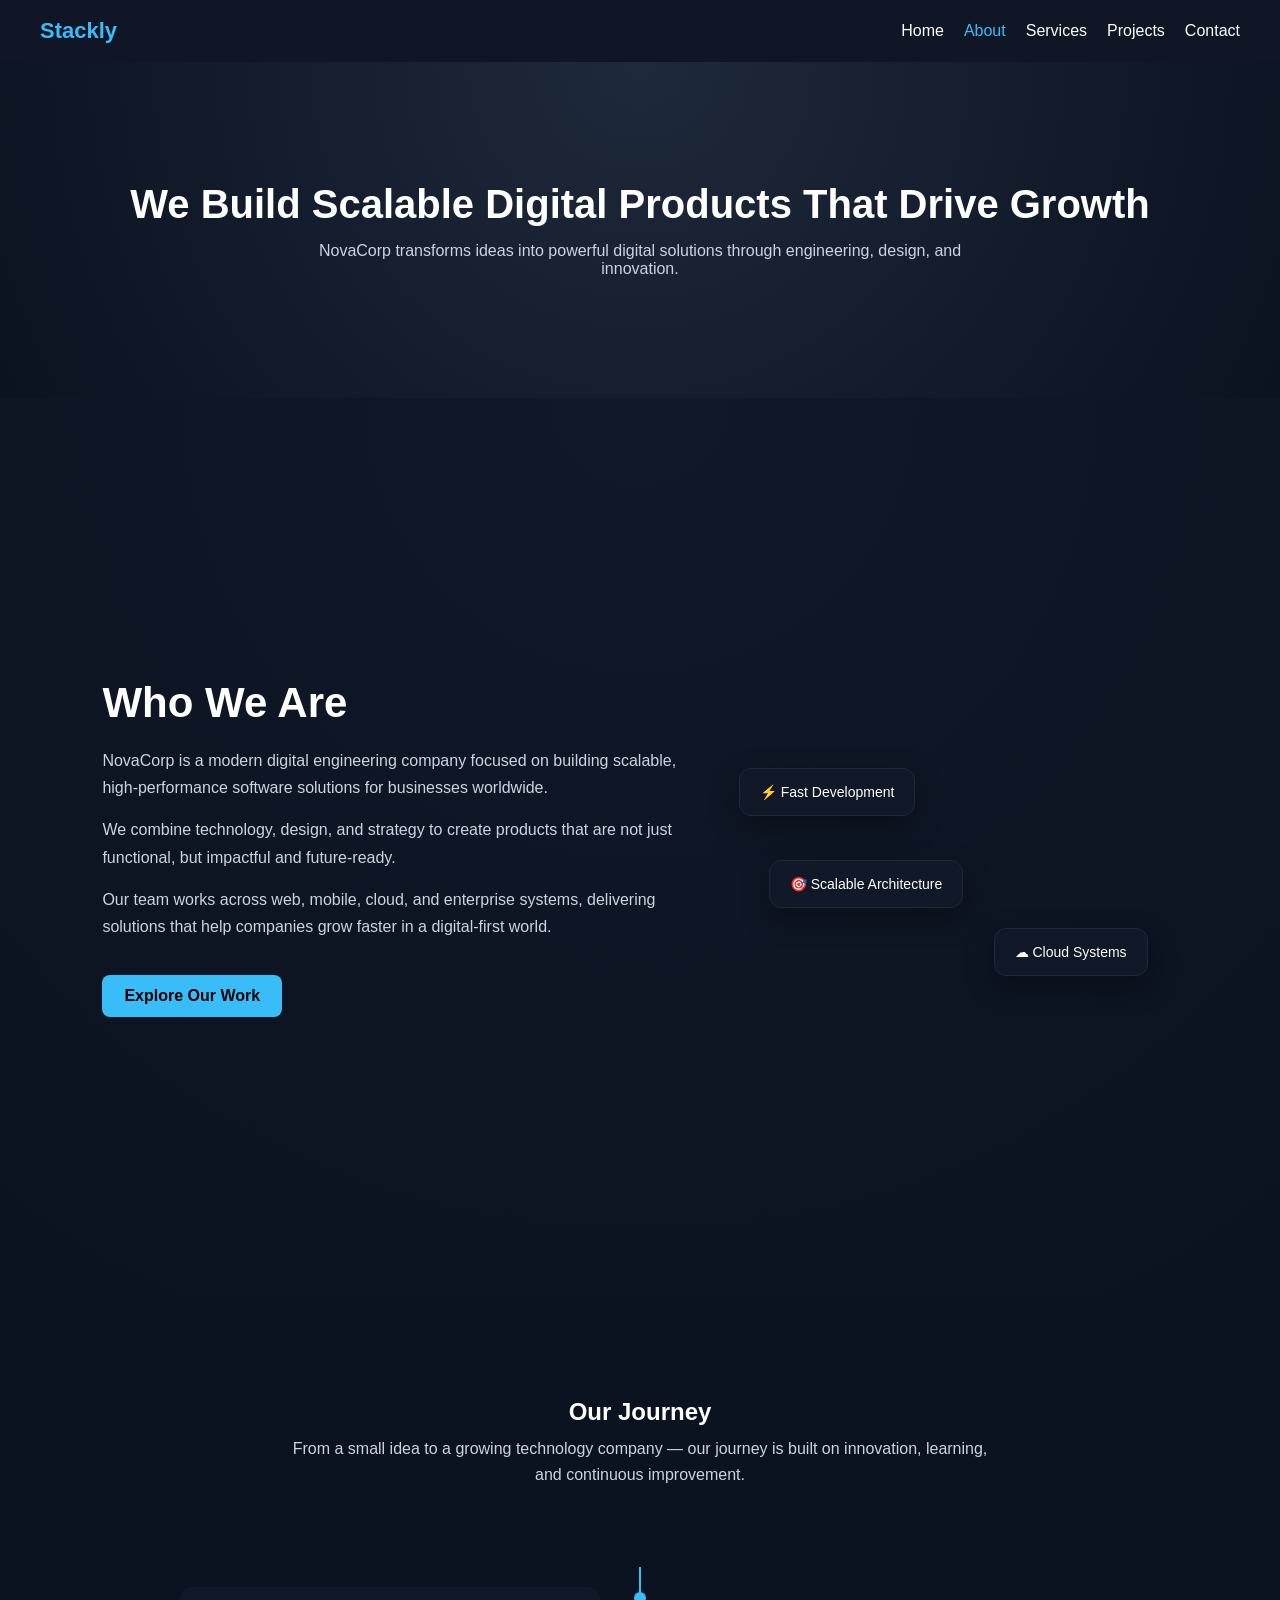
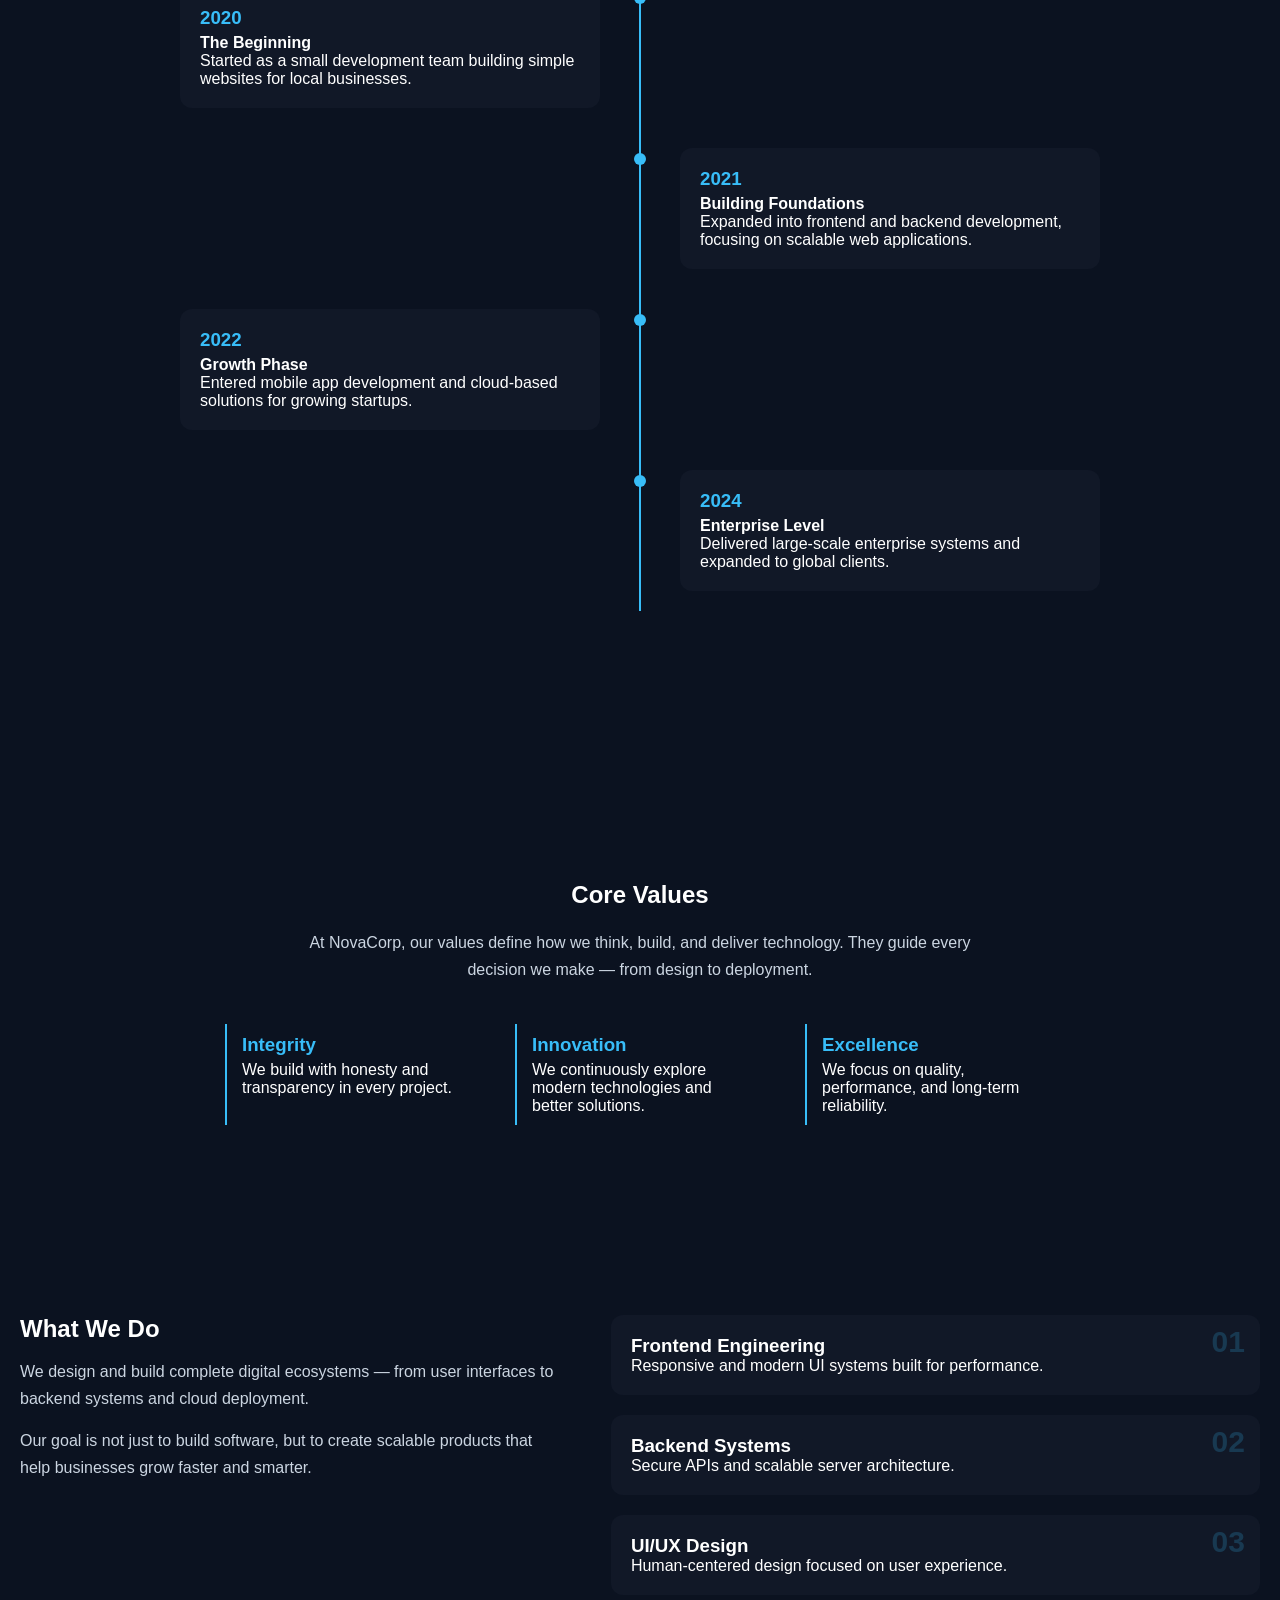
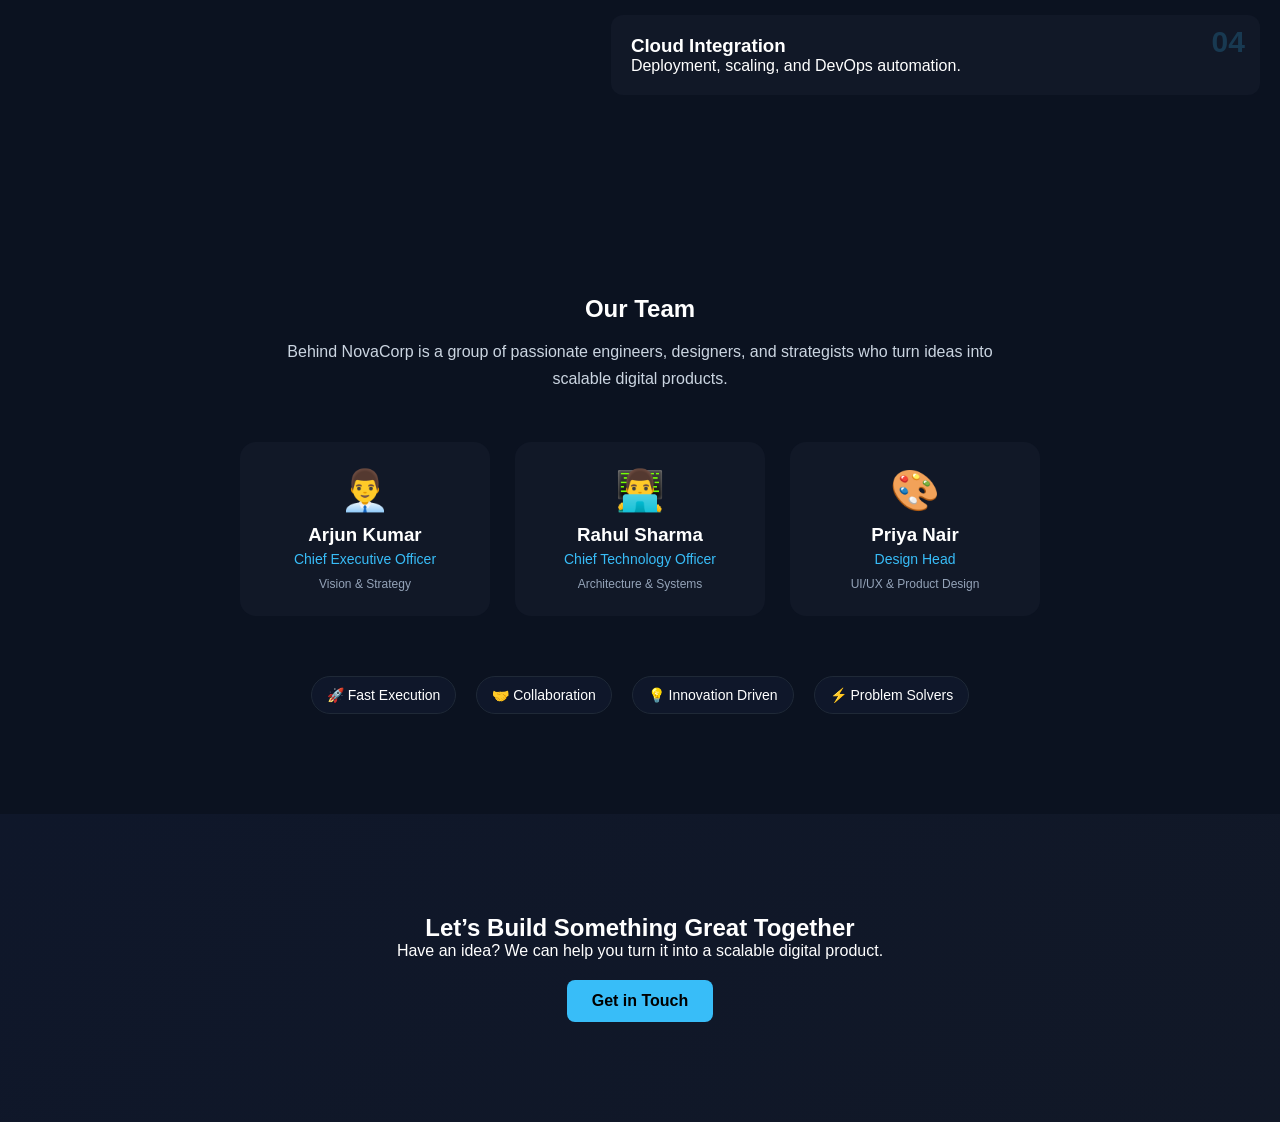
==== about.html @ 9f333ede ".." ====
<!DOCTYPE html>
<html>
<head>
  <title>About | Stackly</title>
  <link rel="stylesheet" href="css/about.css">
  <link rel="stylesheet" href="https://cdnjs.cloudflare.com/ajax/libs/font-awesome/6.5.1/css/all.min.css">
</head>

<body>

<!-- NAVBAR -->
<header class="navbar">
  <div class="logo">Stackly</div>

  <nav>
    <ul class="nav-links" id="navLinks">
      <li><a href="index.html">Home</a></li>
      <li><a href="about.html" class="active">About</a></li>
      <li><a href="services.html">Services</a></li>
      <li><a href="projects.html">Projects</a></li>
      <li><a href="contact.html">Contact</a></li>
    </ul>
  </nav>

  <div class="menu" id="menuBtn">☰</div>
</header>

<!-- HERO -->
<section class="hero reveal">
  <h1>We Build Scalable Digital Products That Drive Growth</h1>
  <p>
    NovaCorp transforms ideas into powerful digital solutions through engineering, design, and innovation.
  </p>
</section>

<!-- ABOUT STORY -->
<section class="who-we-are reveal">

  <div class="who-left">
    <h2>Who We Are</h2>

    <p>
      NovaCorp is a modern digital engineering company focused on building scalable,
      high-performance software solutions for businesses worldwide.
    </p>

    <p>
      We combine technology, design, and strategy to create products that are not just functional,
      but impactful and future-ready.
    </p>

    <p>
      Our team works across web, mobile, cloud, and enterprise systems, delivering solutions
      that help companies grow faster in a digital-first world.
    </p>

    <a href="services.html" class="who-btn">Explore Our Work</a>
  </div>

  <div class="who-right">
    <div class="floating-card card1">⚡ Fast Development</div>
    <div class="floating-card card2">☁ Cloud Systems</div>
    <div class="floating-card card3">🎯 Scalable Architecture</div>
  </div>

</section>

<!-- MISSION / VISION -->
<section class="journey reveal">

  <div class="journey-header">
    <h2>Our Journey</h2>
    <p>
      From a small idea to a growing technology company — our journey is built on innovation, learning, and continuous improvement.
    </p>
  </div>

  <div class="timeline">

    <div class="timeline-item left">
      <div class="content">
        <h3>2020</h3>
        <h4>The Beginning</h4>
        <p>
          Started as a small development team building simple websites for local businesses.
        </p>
      </div>
    </div>

    <div class="timeline-item right">
      <div class="content">
        <h3>2021</h3>
        <h4>Building Foundations</h4>
        <p>
          Expanded into frontend and backend development, focusing on scalable web applications.
        </p>
      </div>
    </div>

    <div class="timeline-item left">
      <div class="content">
        <h3>2022</h3>
        <h4>Growth Phase</h4>
        <p>
          Entered mobile app development and cloud-based solutions for growing startups.
        </p>
      </div>
    </div>

    <div class="timeline-item right">
      <div class="content">
        <h3>2024</h3>
        <h4>Enterprise Level</h4>
        <p>
          Delivered large-scale enterprise systems and expanded to global clients.
        </p>
      </div>
    </div>

  </div>

</section>

<!-- CORE VALUES -->
<section class="core-values reveal">

  <h2>Core Values</h2>

  <p class="core-text">
    At NovaCorp, our values define how we think, build, and deliver technology.
    They guide every decision we make — from design to deployment.
  </p>

  <div class="values-line">

    <div class="value-item">
      <h3>Integrity</h3>
      <p>We build with honesty and transparency in every project.</p>
    </div>

    <div class="value-item">
      <h3>Innovation</h3>
      <p>We continuously explore modern technologies and better solutions.</p>
    </div>

    <div class="value-item">
      <h3>Excellence</h3>
      <p>We focus on quality, performance, and long-term reliability.</p>
    </div>

  </div>

</section>

<!-- ACHIEVEMENTS -->
<section class="what-we-do reveal">

  <div class="left-text">
    <h2>What We Do</h2>

    <p>
      We design and build complete digital ecosystems — from user interfaces to backend systems and cloud deployment.
    </p>

    <p>
      Our goal is not just to build software, but to create scalable products that help businesses grow faster and smarter.
    </p>
  </div>

  <div class="right-showcase">

    <div class="service-card hover">
      <span>01</span>
      <h3>Frontend Engineering</h3>
      <p>Responsive and modern UI systems built for performance.</p>
    </div>

    <div class="service-card hover">
      <span>02</span>
      <h3>Backend Systems</h3>
      <p>Secure APIs and scalable server architecture.</p>
    </div>

    <div class="service-card hover">
      <span>03</span>
      <h3>UI/UX Design</h3>
      <p>Human-centered design focused on user experience.</p>
    </div>

    <div class="service-card hover">
      <span>04</span>
      <h3>Cloud Integration</h3>
      <p>Deployment, scaling, and DevOps automation.</p>
    </div>

  </div>

</section>

<!-- TEAM -->
<section class="our-team reveal">

  <div class="team-header">
    <h2>Our Team</h2>
    <p>
      Behind NovaCorp is a group of passionate engineers, designers, and strategists
      who turn ideas into scalable digital products.
    </p>
  </div>

  <!-- LEADERS -->
  <div class="leadership">

    <div class="leader-card hover">
      <div class="avatar">👨‍💼</div>
      <h3>Arjun Kumar</h3>
      <p>Chief Executive Officer</p>
      <span>Vision & Strategy</span>
    </div>

    <div class="leader-card hover">
      <div class="avatar">👨‍💻</div>
      <h3>Rahul Sharma</h3>
      <p>Chief Technology Officer</p>
      <span>Architecture & Systems</span>
    </div>

    <div class="leader-card hover">
      <div class="avatar">🎨</div>
      <h3>Priya Nair</h3>
      <p>Design Head</p>
      <span>UI/UX & Product Design</span>
    </div>

  </div>

  <!-- TEAM CULTURE STRIP -->
  <div class="team-culture">
    <div>🚀 Fast Execution</div>
    <div>🤝 Collaboration</div>
    <div>💡 Innovation Driven</div>
    <div>⚡ Problem Solvers</div>
  </div>

</section>
<!-- CTA -->
<section class="cta reveal">
  <h2>Let’s Build Something Great Together</h2>
  <p>
    Have an idea? We can help you turn it into a scalable digital product.
  </p>
  <a href="contact.html" class="btn">Get in Touch</a>
</section>

<script src="javaScript/about.js"></script>
</body>
</html>
---- css/about.css ----
* {
  margin: 0;
  padding: 0;
  font-family: Arial;
  box-sizing: border-box;
}

/* NAVBAR */
.navbar {
  display: flex;
  justify-content: space-between;
  align-items: center;
  padding: 20px 50px;
  background: #0f172a;
  color: white;
}

.nav-links {
  display: flex;
  gap: 20px;
  list-style: none;
}

.nav-links a {
  color: white;
  text-decoration: none;
}

/* AUTH BUTTONS IN NAV */
.auth-buttons {
  display: flex;
  gap: 10px;
  align-items: center;
}

/* LOGIN BUTTON */
.btn-outline {
  padding: 8px 15px;
  border: 1px solid white;
  color: white;
  text-decoration: none;
  border-radius: 5px;
}

/* SIGNUP BUTTON */
.btn-primary {
  padding: 8px 15px;
  background: #2563eb;
  color: white;
  text-decoration: none;
  border-radius: 5px;
}

.btn-primary:hover {
  background: #1d4ed8;
}

/* ====================== NavBar Completed ========================== */

* {
  margin: 0;
  padding: 0;
  box-sizing: border-box;
  font-family: "Segoe UI", sans-serif;
}

body {
  background: #0b1220;
  color: #fff;
  overflow-x: hidden;
}

/* NAVBAR */
.navbar {
  display: flex;
  justify-content: space-between;
  align-items: center;
  padding: 18px 40px;
  background: rgba(17, 24, 39, 0.9);
  backdrop-filter: blur(10px);
  position: sticky;
  top: 0;
  z-index: 1000;
}

.logo {
  font-size: 22px;
  font-weight: bold;
  color: #38bdf8;
}

.nav-links {
  display: flex;
  list-style: none;
  gap: 20px;
}

.nav-links a {
  text-decoration: none;
  color: white;
  transition: 0.3s;
}

.nav-links a:hover,
.nav-links .active {
  color: #38bdf8;
}

/* MENU */
.menu {
  display: none;
  font-size: 28px;
  cursor: pointer;
}

/* HERO */
.hero {
  text-align: center;
  padding: 120px 20px;
  background: radial-gradient(circle at top, #1e293b, #0b1220);
}

.hero h1 {
  font-size: 40px;
  margin-bottom: 15px;
}

.hero p {
  color: #cbd5e1;
  max-width: 700px;
  margin: auto;
}

/* SECTIONS */
.section {
  padding: 80px 20px;
  text-align: center;
}

.section.dark {
  background: #111827;
}

/* SPLIT SECTION */
.split-section {
  display: grid;
  grid-template-columns: repeat(auto-fit, minmax(280px, 1fr));
  gap: 20px;
  padding: 80px 20px;
}

/* CARDS */
.card {
  background: #1f2937;
  padding: 25px;
  border-radius: 12px;
  transition: 0.3s;
}

.hover:hover {
  transform: translateY(-10px);
  box-shadow: 0 10px 30px rgba(56, 189, 248, 0.2);
}

/* GRID */
.grid {
  display: grid;
  grid-template-columns: repeat(auto-fit, minmax(180px, 1fr));
  gap: 20px;
  margin-top: 30px;
}

/* STATS */
.stat {
  background: #0f172a;
  padding: 20px;
  border-radius: 10px;
  border: 1px solid #1f2937;
}

/* CTA */
.cta {
  text-align: center;
  padding: 100px 20px;
  background: linear-gradient(135deg, #0f172a, #111827);
}

/* TEAM */


/* TEAM SECTION */
.our-team {
  padding: 100px 20px;
  text-align: center;
}

/* HEADER */
.team-header p {
  max-width: 750px;
  margin: 15px auto 50px;
  color: #cbd5e1;
  line-height: 1.7;
}

/* LEADERS */
.leadership {
  display: flex;
  justify-content: center;
  gap: 25px;
  flex-wrap: wrap;
}

.leader-card {
  width: 250px;
  background: #111827;
  padding: 25px;
  border-radius: 16px;
  text-align: center;
  transition: 0.4s ease;
  position: relative;
  overflow: hidden;
}

.leader-card:hover {
  transform: translateY(-12px);
  box-shadow: 0 15px 40px rgba(56, 189, 248, 0.15);
}

/* AVATAR STYLE */
.avatar {
  font-size: 40px;
  margin-bottom: 10px;
}

/* NAME */
.leader-card h3 {
  margin: 10px 0 5px;
  color: #fff;
}

/* ROLE */
.leader-card p {
  color: #38bdf8;
  font-size: 14px;
}

/* SPECIAL TAG */
.leader-card span {
  display: block;
  margin-top: 10px;
  font-size: 12px;
  color: #94a3b8;
}

/* CULTURE STRIP */
.team-culture {
  margin-top: 60px;
  display: flex;
  justify-content: center;
  gap: 20px;
  flex-wrap: wrap;
}

.team-culture div {
  padding: 10px 15px;
  background: #0f172a;
  border: 1px solid #1f2937;
  border-radius: 20px;
  font-size: 14px;
  transition: 0.3s;
}

.team-culture div:hover {
  transform: scale(1.05);
  border-color: #38bdf8;
}

/* ======================================================= */



/* JOURNEY SECTION */
.journey {
  padding: 100px 20px;
  background: #0b1220;
}

/* HEADER */
.journey-header {
  text-align: center;
  max-width: 700px;
  margin: auto;
}

.journey-header p {
  color: #cbd5e1;
  margin-top: 10px;
  line-height: 1.6;
}

/* TIMELINE CONTAINER */
.timeline {
  position: relative;
  max-width: 1000px;
  margin: 80px auto;
}

/* CENTER LINE */
.timeline::after {
  content: '';
  position: absolute;
  width: 2px;
  background: #38bdf8;
  top: 0;
  bottom: 0;
  left: 50%;
  transform: translateX(-50%);
}

/* EACH ITEM */
.timeline-item {
  padding: 20px 40px;
  position: relative;
  width: 50%;
  opacity: 0;
  transform: translateY(40px);
  animation: fadeUp 0.8s forwards;
}

/* LEFT SIDE */
.timeline-item.left {
  left: 0;
}

/* RIGHT SIDE */
.timeline-item.right {
  left: 50%;
}

/* CONTENT BOX */
.timeline-item .content {
  background: #111827;
  padding: 20px;
  border-radius: 12px;
  position: relative;
  transition: 0.3s;
}

.timeline-item .content:hover {
  transform: translateY(-5px);
  box-shadow: 0 10px 25px rgba(56, 189, 248, 0.15);
}

/* YEAR */
.timeline-item h3 {
  color: #38bdf8;
  margin-bottom: 5px;
}

/* DOTS */
.timeline-item::before {
  content: '';
  position: absolute;
  width: 12px;
  height: 12px;
  background: #38bdf8;
  border-radius: 50%;
  top: 25px;
  z-index: 1;
}

.timeline-item.left::before {
  right: -6px;
}

.timeline-item.right::before {
  left: -6px;
}

/* ANIMATION */
@keyframes fadeUp {
  to {
    opacity: 1;
    transform: translateY(0);
  }
}

/* RESPONSIVE */
@media (max-width: 768px) {
  .timeline::after {
    left: 20px;
  }

  .timeline-item {
    width: 100%;
    padding-left: 60px;
    padding-right: 20px;
  }

  .timeline-item.right {
    left: 0;
  }

  .timeline-item.left::before,
  .timeline-item.right::before {
    left: 10px;
  }
}


/* ======================================================== */


/* FULL SCREEN SECTION */
.who-we-are {
  height: 100vh;
  display: grid;
  grid-template-columns: 1.2fr 1fr;
  align-items: center;
  padding: 0 8%;
  background: radial-gradient(circle at top, #111827, #0b1220);
  overflow: hidden;
}

/* LEFT TEXT */
.who-left h2 {
  font-size: 42px;
  margin-bottom: 20px;
}

.who-left p {
  color: #cbd5e1;
  margin-bottom: 15px;
  line-height: 1.7;
  max-width: 600px;
}

/* BUTTON */
.who-btn {
  display: inline-block;
  margin-top: 20px;
  padding: 12px 22px;
  background: #38bdf8;
  color: #000;
  border-radius: 8px;
  text-decoration: none;
  font-weight: bold;
  transition: 0.3s;
}

.who-btn:hover {
  transform: scale(1.05);
  background: #0ea5e9;
}

/* RIGHT SIDE FLOATING CARDS */
.who-right {
  position: relative;
}

/* FLOATING CARDS */
.floating-card {
  position: absolute;
  background: #111827;
  padding: 15px 20px;
  border-radius: 12px;
  border: 1px solid #1f2937;
  font-size: 14px;
  animation: float 4s ease-in-out infinite;
  box-shadow: 0 10px 30px rgba(0,0,0,0.3);
}

/* POSITIONING */
.card1 {
  top: -80px;
  left: 50px;
}

.card2 {
  top: 80px;
  right: 30px;
  animation-delay: 1s;
}

.card3 {
  bottom: -60px;
  left: 80px;
  animation-delay: 2s;
}

/* FLOAT ANIMATION */
@keyframes float {
  0% {
    transform: translateY(0);
  }
  50% {
    transform: translateY(-15px);
  }
  100% {
    transform: translateY(0);
  }
}

/* RESPONSIVE */
@media (max-width: 768px) {
  .who-we-are {
    grid-template-columns: 1fr;
    height: auto;
    padding: 100px 20px;
    text-align: center;
  }

  .who-right {
    margin-top: 60px;
  }

  .floating-card {
    position: relative;
    margin: 10px auto;
  }
}

/* ==================================== BTNS ============ */

.btn {
  display: inline-block;
  margin-top: 20px;
  padding: 12px 25px;
  background: #38bdf8;
  color: black;
  text-decoration: none;
  border-radius: 8px;
  font-weight: bold;
}

/* REVEAL ANIMATION */
.reveal {
  opacity: 0;
  transform: translateY(40px);
  transition: 0.8s ease;
}

.reveal.active {
  opacity: 1;
  transform: translateY(0);
}

.content {
  max-width: 800px;
  margin: auto;
}

.mini-grid {
  display: flex;
  gap: 10px;
  justify-content: center;
  margin-top: 20px;
  flex-wrap: wrap;
}

.mini-card {
  padding: 10px 15px;
  background: #1f2937;
  border-radius: 20px;
  font-size: 14px;
  transition: 0.3s;
}

.split {
  display: grid;
  grid-template-columns: repeat(auto-fit, minmax(280px, 1fr));
  gap: 20px;
  padding: 60px 20px;
}


/* CORE VALUES */
.core-values {
  padding: 90px 20px;
  text-align: center;
}

.core-text {
  max-width: 700px;
  margin: 20px auto 40px;
  color: #cbd5e1;
  line-height: 1.7;
}

.values-line {
  display: flex;
  justify-content: center;
  gap: 40px;
  flex-wrap: wrap;
}

.value-item {
  max-width: 250px;
  text-align: left;
  padding: 10px;
  border-left: 2px solid #38bdf8;
  padding-left: 15px;
  opacity: 0;
  transform: translateY(20px);
  animation: fadeUp 0.8s forwards;
}

.value-item h3 {
  color: #38bdf8;
  margin-bottom: 5px;
}

/* WHAT WE DO - SPLIT STYLE */
.what-we-do {
  display: grid;
  grid-template-columns: 1fr 1.2fr;
  gap: 50px;
  padding: 100px 20px;
  align-items: start;
}

.left-text p {
  color: #cbd5e1;
  margin-top: 15px;
  line-height: 1.7;
}

.right-showcase {
  display: grid;
  gap: 20px;
}

.service-card {
  background: #111827;
  padding: 20px;
  border-radius: 12px;
  position: relative;
  transition: 0.4s ease;
  overflow: hidden;
}

.service-card span {
  position: absolute;
  right: 15px;
  top: 10px;
  font-size: 30px;
  color: rgba(56, 189, 248, 0.2);
  font-weight: bold;
}

.service-card:hover {
  transform: translateX(10px);
  box-shadow: 0 10px 25px rgba(56, 189, 248, 0.15);
}

/* ANIMATION */
@keyframes fadeUp {
  to {
    opacity: 1;
    transform: translateY(0);
  }
}

/* RESPONSIVE */
@media (max-width: 768px) {
  .what-we-do {
    grid-template-columns: 1fr;
  }

  .values-line {
    flex-direction: column;
    align-items: center;
  }
}



/* RESPONSIVE */
@media (max-width: 768px) {
  .nav-links {
    position: absolute;
    top: 70px;
    left: 0;
    right: 0;
    background: #111827;
    flex-direction: column;
    display: none;
    padding: 20px;
  }

  .nav-links.show {
    display: flex;
  }

  .menu {
    display: block;
  }
}
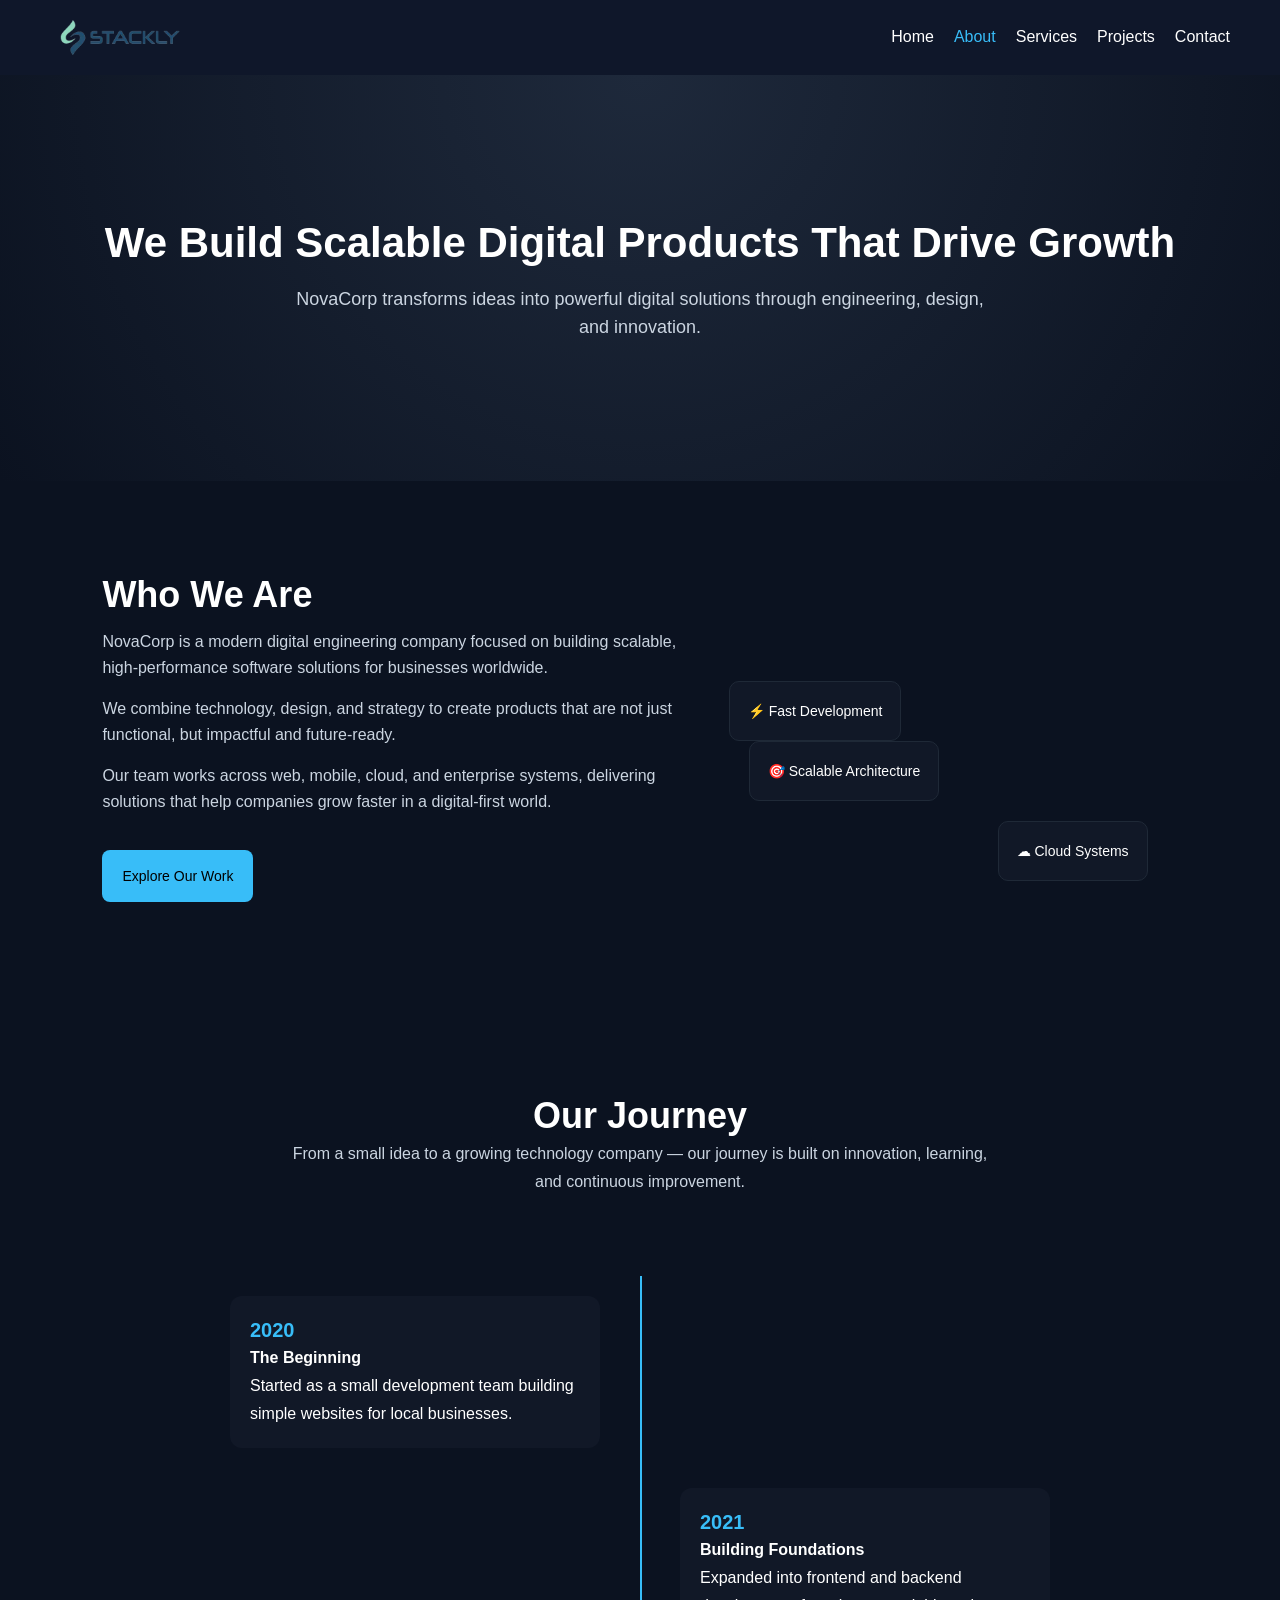
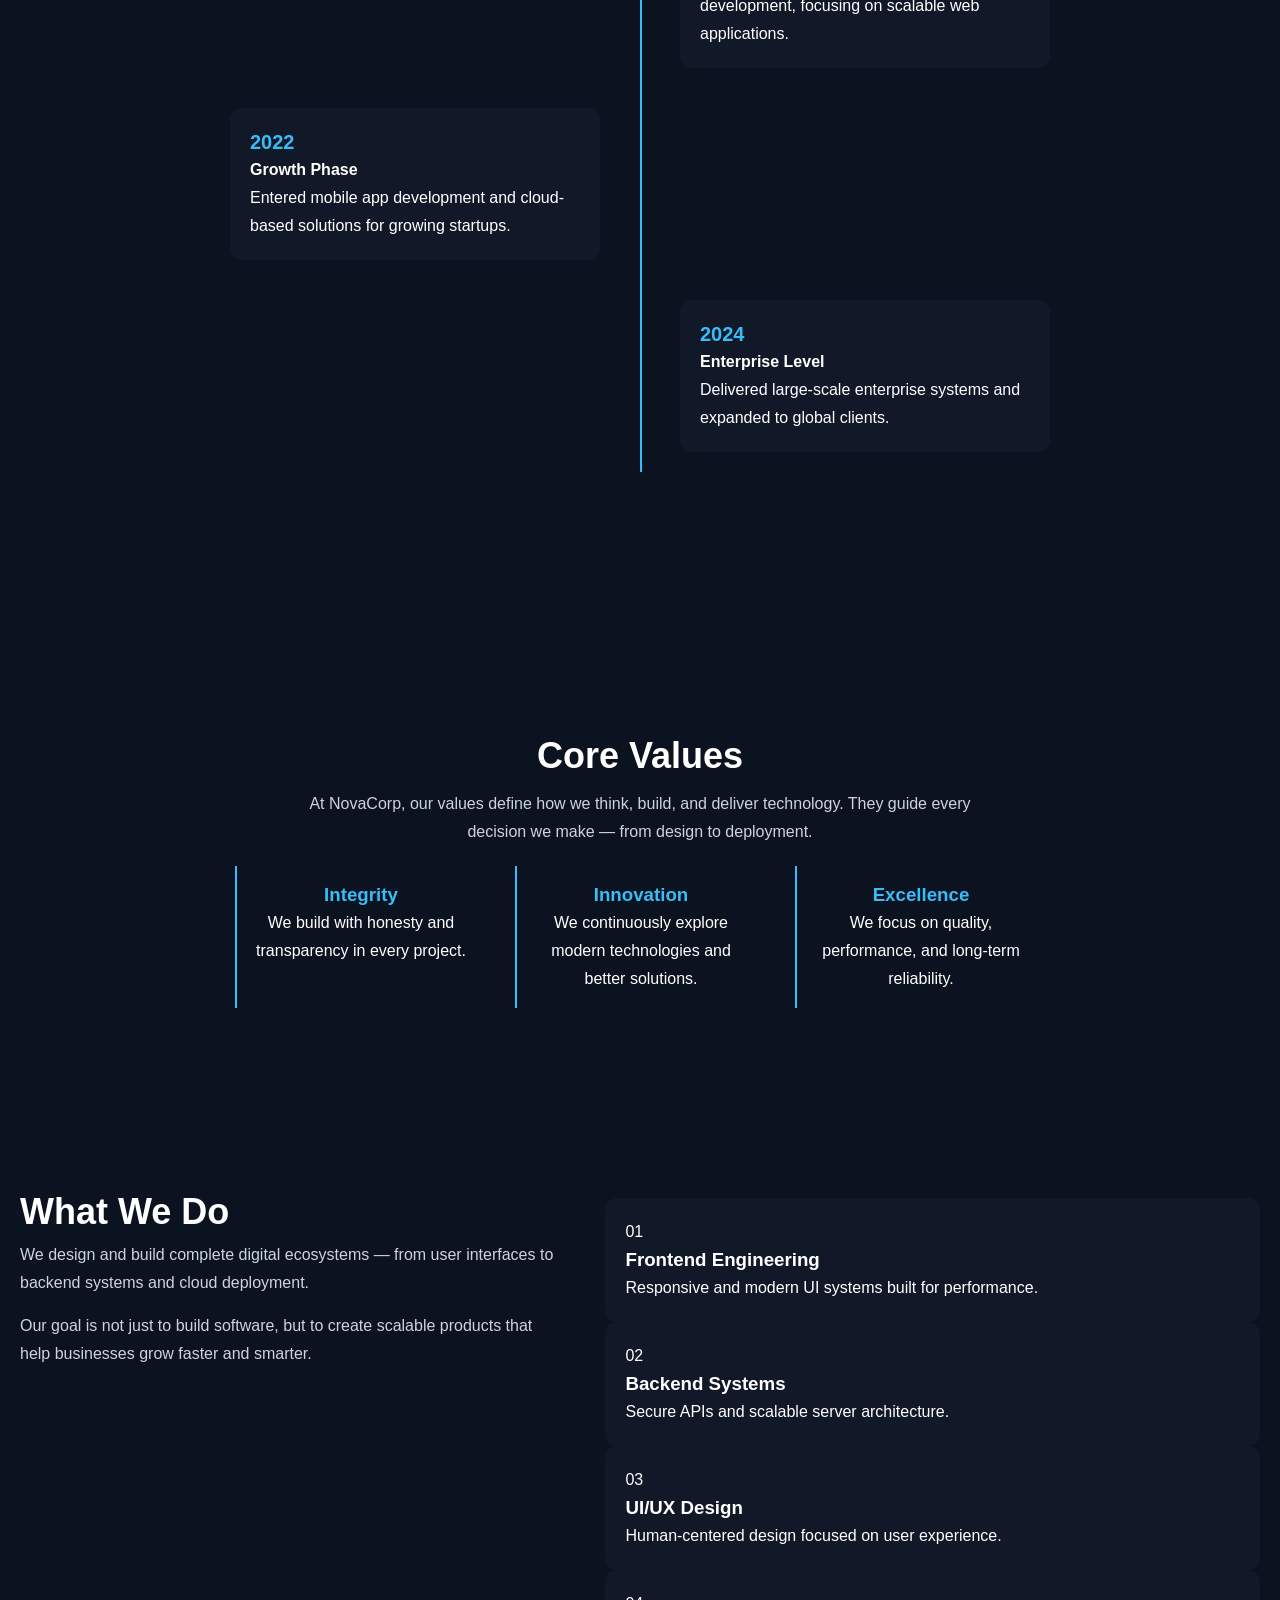
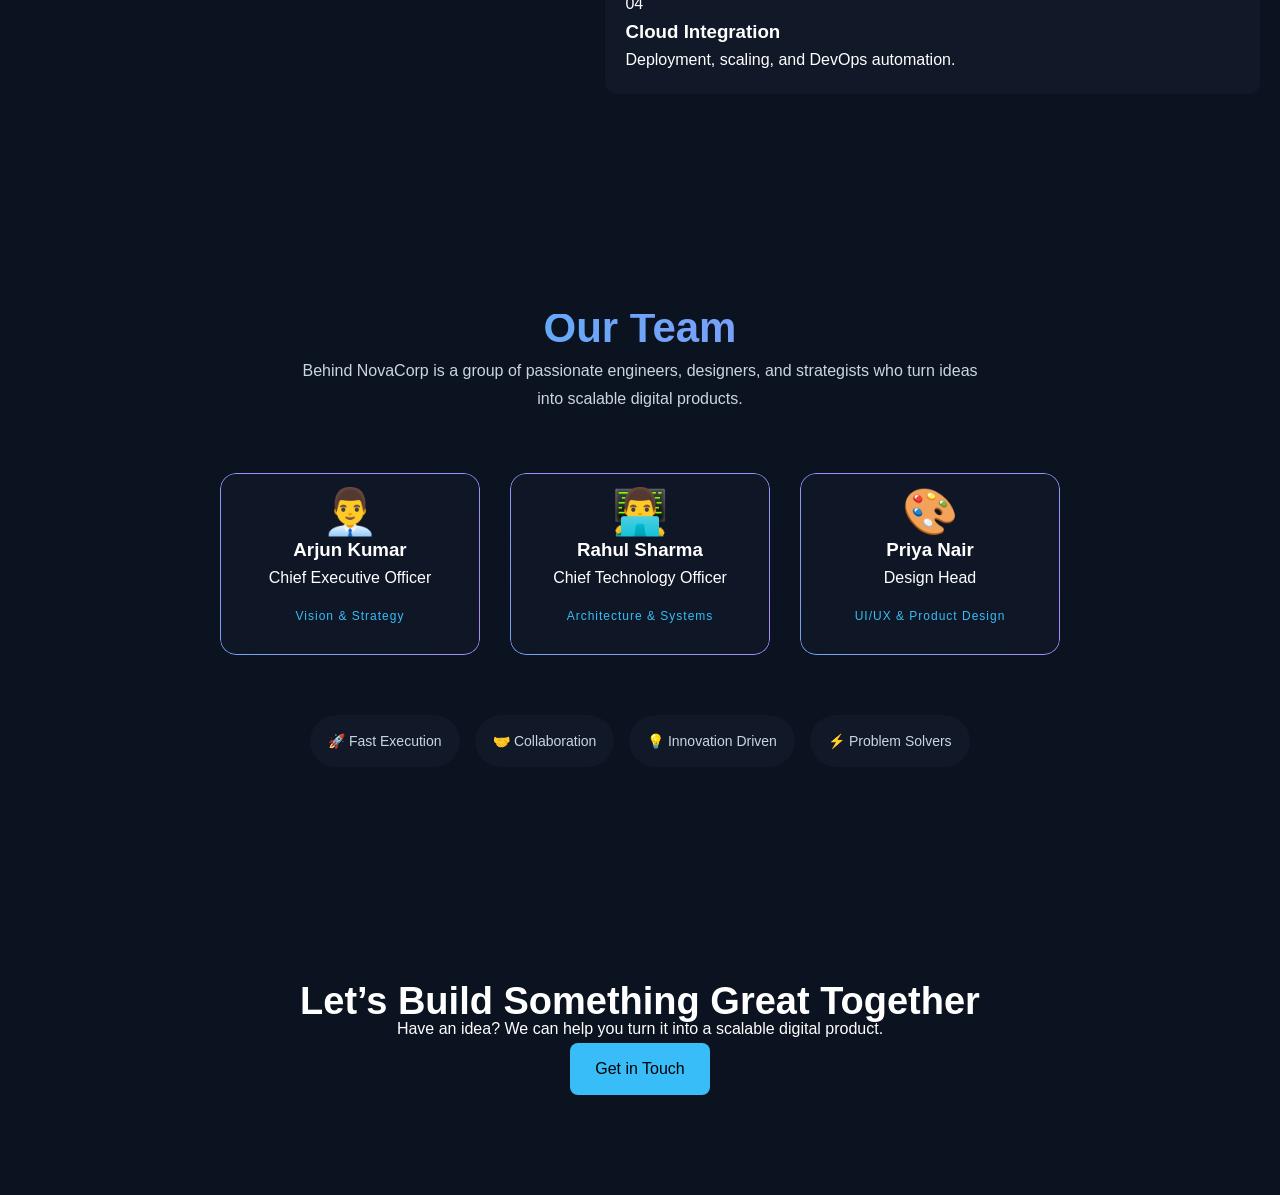
==== commit 34a033f4: "all page css and added dashboard" ====
--- a/about.html
+++ b/about.html
@@ -10,7 +10,10 @@
 
 <!-- NAVBAR -->
 <header class="navbar">
-  <div class="logo">Stackly</div>
+  
+  <div class="sidebar-logo" onclick="goHome()">
+  <img src="assets/logo-stackly (1).webp" alt="Company Logo">
+</div>
 
   <nav>
     <ul class="nav-links" id="navLinks">
--- a/css/about.css
+++ b/css/about.css
@@ -1,8 +1,34 @@
 * {
   margin: 0;
   padding: 0;
-  font-family: Arial;
   box-sizing: border-box;
+  font-family: Arial, sans-serif;
+}
+
+body {
+  background: #0b1220;
+  color: #fff;
+  overflow-x: hidden;
+  line-height: 28px;
+}
+
+.sidebar-logo {
+  display: flex;
+  align-items: center;
+  justify-content: center;
+  padding: 20px 10px;
+  cursor: pointer;
+}
+
+.sidebar-logo img {
+  width: 120px;      /* adjust size */
+  height: auto;
+  object-fit: contain;
+  transition: 0.3s ease;
+}
+
+.sidebar-logo img:hover {
+  transform: scale(1.05);
 }
 
 /* NAVBAR */
@@ -10,9 +36,17 @@
   display: flex;
   justify-content: space-between;
   align-items: center;
-  padding: 20px 50px;
+  padding: 0 50px;
   background: #0f172a;
-  color: white;
+  position: sticky;
+  top: 0;
+  z-index: 1000;
+}
+
+.logo {
+  font-size: 26px;
+  font-weight: bold;
+  color: #38bdf8;
 }
 
 .nav-links {
@@ -22,82 +56,9 @@
 }
 
 .nav-links a {
-  color: white;
-  text-decoration: none;
-}
-
-/* AUTH BUTTONS IN NAV */
-.auth-buttons {
-  display: flex;
-  gap: 10px;
-  align-items: center;
-}
-
-/* LOGIN BUTTON */
-.btn-outline {
-  padding: 8px 15px;
-  border: 1px solid white;
-  color: white;
-  text-decoration: none;
-  border-radius: 5px;
-}
-
-/* SIGNUP BUTTON */
-.btn-primary {
-  padding: 8px 15px;
-  background: #2563eb;
-  color: white;
-  text-decoration: none;
-  border-radius: 5px;
-}
-
-.btn-primary:hover {
-  background: #1d4ed8;
-}
-
-/* ====================== NavBar Completed ========================== */
-
-* {
-  margin: 0;
-  padding: 0;
-  box-sizing: border-box;
-  font-family: "Segoe UI", sans-serif;
-}
-
-body {
-  background: #0b1220;
-  color: #fff;
-  overflow-x: hidden;
-}
-
-/* NAVBAR */
-.navbar {
-  display: flex;
-  justify-content: space-between;
-  align-items: center;
-  padding: 18px 40px;
-  background: rgba(17, 24, 39, 0.9);
-  backdrop-filter: blur(10px);
-  position: sticky;
-  top: 0;
-  z-index: 1000;
-}
-
-.logo {
-  font-size: 22px;
-  font-weight: bold;
-  color: #38bdf8;
-}
-
-.nav-links {
-  display: flex;
-  list-style: none;
-  gap: 20px;
-}
-
-.nav-links a {
   text-decoration: none;
   color: white;
+  font-size: 16px;
   transition: 0.3s;
 }
 
@@ -106,473 +67,142 @@
   color: #38bdf8;
 }
 
-/* MENU */
 .menu {
   display: none;
-  font-size: 28px;
+  font-size: 30px;
   cursor: pointer;
+  color: white;
 }
 
 /* HERO */
 .hero {
   text-align: center;
-  padding: 120px 20px;
+  padding: 140px 20px;
   background: radial-gradient(circle at top, #1e293b, #0b1220);
 }
 
 .hero h1 {
-  font-size: 40px;
+  font-size: 42px;
   margin-bottom: 15px;
+  line-height: 55px;
 }
 
 .hero p {
+  font-size: 18px;
   color: #cbd5e1;
   max-width: 700px;
   margin: auto;
 }
 
-/* SECTIONS */
-.section {
-  padding: 80px 20px;
-  text-align: center;
-}
-
-.section.dark {
+/* WHO WE ARE */
+.who-we-are {
+  display: grid;
+  grid-template-columns: 1.2fr 1fr;
+  align-items: center;
+  padding: 100px 8%;
+  background: #0b1220;
+  min-height: 50vh;
+}
+
+.who-left h2 {
+  font-size: 36px;
+  margin-bottom: 20px;
+}
+
+.who-left p {
+  font-size: 16px;
+  color: #cbd5e1;
+  margin-bottom: 15px;
+  line-height: 26px;
+}
+
+.who-btn {
+  display: inline-block;
+  margin-top: 20px;
+  padding: 12px 20px;
+  background: #38bdf8;
+  color: #000;
+  text-decoration: none;
+  border-radius: 8px;
+  font-size: 14px;
+}
+
+/* FLOATING CARDS */
+.who-right {
+  position: relative;
+}
+
+.floating-card {
+  position: absolute;
   background: #111827;
-}
-
-/* SPLIT SECTION */
-.split-section {
-  display: grid;
-  grid-template-columns: repeat(auto-fit, minmax(280px, 1fr));
-  gap: 20px;
-  padding: 80px 20px;
-}
-
-/* CARDS */
-.card {
-  background: #1f2937;
-  padding: 25px;
-  border-radius: 12px;
-  transition: 0.3s;
-}
-
-.hover:hover {
-  transform: translateY(-10px);
-  box-shadow: 0 10px 30px rgba(56, 189, 248, 0.2);
-}
-
-/* GRID */
-.grid {
-  display: grid;
-  grid-template-columns: repeat(auto-fit, minmax(180px, 1fr));
-  gap: 20px;
-  margin-top: 30px;
-}
-
-/* STATS */
-.stat {
-  background: #0f172a;
-  padding: 20px;
+  padding: 15px 18px;
   border-radius: 10px;
   border: 1px solid #1f2937;
-}
-
-/* CTA */
-.cta {
-  text-align: center;
-  padding: 100px 20px;
-  background: linear-gradient(135deg, #0f172a, #111827);
-}
-
-/* TEAM */
-
-
-/* TEAM SECTION */
-.our-team {
-  padding: 100px 20px;
-  text-align: center;
-}
-
-/* HEADER */
-.team-header p {
-  max-width: 750px;
-  margin: 15px auto 50px;
-  color: #cbd5e1;
-  line-height: 1.7;
-}
-
-/* LEADERS */
-.leadership {
-  display: flex;
-  justify-content: center;
-  gap: 25px;
-  flex-wrap: wrap;
-}
-
-.leader-card {
-  width: 250px;
-  background: #111827;
-  padding: 25px;
-  border-radius: 16px;
-  text-align: center;
-  transition: 0.4s ease;
-  position: relative;
-  overflow: hidden;
-}
-
-.leader-card:hover {
-  transform: translateY(-12px);
-  box-shadow: 0 15px 40px rgba(56, 189, 248, 0.15);
-}
-
-/* AVATAR STYLE */
-.avatar {
-  font-size: 40px;
-  margin-bottom: 10px;
-}
-
-/* NAME */
-.leader-card h3 {
-  margin: 10px 0 5px;
-  color: #fff;
-}
-
-/* ROLE */
-.leader-card p {
-  color: #38bdf8;
   font-size: 14px;
 }
 
-/* SPECIAL TAG */
-.leader-card span {
-  display: block;
-  margin-top: 10px;
-  font-size: 12px;
-  color: #94a3b8;
-}
-
-/* CULTURE STRIP */
-.team-culture {
-  margin-top: 60px;
-  display: flex;
-  justify-content: center;
-  gap: 20px;
-  flex-wrap: wrap;
-}
-
-.team-culture div {
-  padding: 10px 15px;
-  background: #0f172a;
-  border: 1px solid #1f2937;
-  border-radius: 20px;
-  font-size: 14px;
-  transition: 0.3s;
-}
-
-.team-culture div:hover {
-  transform: scale(1.05);
-  border-color: #38bdf8;
-}
-
-/* ======================================================= */
-
-
-
-/* JOURNEY SECTION */
+.card1 { top: -60px; left: 40px; }
+.card2 { top: 80px; right: 30px; }
+.card3 { bottom: -60px; left: 60px; }
+
+/* JOURNEY */
 .journey {
   padding: 100px 20px;
   background: #0b1220;
 }
 
-/* HEADER */
 .journey-header {
   text-align: center;
   max-width: 700px;
   margin: auto;
 }
 
+.journey-header h2 {
+  font-size: 36px;
+}
+
 .journey-header p {
+  font-size: 16px;
   color: #cbd5e1;
   margin-top: 10px;
-  line-height: 1.6;
-}
-
-/* TIMELINE CONTAINER */
+}
+
+/* TIMELINE */
 .timeline {
   position: relative;
-  max-width: 1000px;
+  max-width: 900px;
   margin: 80px auto;
 }
 
-/* CENTER LINE */
 .timeline::after {
-  content: '';
+  content: "";
   position: absolute;
   width: 2px;
   background: #38bdf8;
   top: 0;
   bottom: 0;
   left: 50%;
-  transform: translateX(-50%);
-}
-
-/* EACH ITEM */
+}
+
 .timeline-item {
+  width: 50%;
   padding: 20px 40px;
   position: relative;
-  width: 50%;
-  opacity: 0;
-  transform: translateY(40px);
-  animation: fadeUp 0.8s forwards;
-}
-
-/* LEFT SIDE */
-.timeline-item.left {
-  left: 0;
-}
-
-/* RIGHT SIDE */
-.timeline-item.right {
-  left: 50%;
-}
-
-/* CONTENT BOX */
+}
+
+.timeline-item.left { left: 0; }
+.timeline-item.right { left: 50%; }
+
 .timeline-item .content {
   background: #111827;
   padding: 20px;
   border-radius: 12px;
-  position: relative;
-  transition: 0.3s;
-}
-
-.timeline-item .content:hover {
-  transform: translateY(-5px);
-  box-shadow: 0 10px 25px rgba(56, 189, 248, 0.15);
-}
-
-/* YEAR */
+}
+
 .timeline-item h3 {
   color: #38bdf8;
-  margin-bottom: 5px;
-}
-
-/* DOTS */
-.timeline-item::before {
-  content: '';
-  position: absolute;
-  width: 12px;
-  height: 12px;
-  background: #38bdf8;
-  border-radius: 50%;
-  top: 25px;
-  z-index: 1;
-}
-
-.timeline-item.left::before {
-  right: -6px;
-}
-
-.timeline-item.right::before {
-  left: -6px;
-}
-
-/* ANIMATION */
-@keyframes fadeUp {
-  to {
-    opacity: 1;
-    transform: translateY(0);
-  }
-}
-
-/* RESPONSIVE */
-@media (max-width: 768px) {
-  .timeline::after {
-    left: 20px;
-  }
-
-  .timeline-item {
-    width: 100%;
-    padding-left: 60px;
-    padding-right: 20px;
-  }
-
-  .timeline-item.right {
-    left: 0;
-  }
-
-  .timeline-item.left::before,
-  .timeline-item.right::before {
-    left: 10px;
-  }
-}
-
-
-/* ======================================================== */
-
-
-/* FULL SCREEN SECTION */
-.who-we-are {
-  height: 100vh;
-  display: grid;
-  grid-template-columns: 1.2fr 1fr;
-  align-items: center;
-  padding: 0 8%;
-  background: radial-gradient(circle at top, #111827, #0b1220);
-  overflow: hidden;
-}
-
-/* LEFT TEXT */
-.who-left h2 {
-  font-size: 42px;
-  margin-bottom: 20px;
-}
-
-.who-left p {
-  color: #cbd5e1;
-  margin-bottom: 15px;
-  line-height: 1.7;
-  max-width: 600px;
-}
-
-/* BUTTON */
-.who-btn {
-  display: inline-block;
-  margin-top: 20px;
-  padding: 12px 22px;
-  background: #38bdf8;
-  color: #000;
-  border-radius: 8px;
-  text-decoration: none;
-  font-weight: bold;
-  transition: 0.3s;
-}
-
-.who-btn:hover {
-  transform: scale(1.05);
-  background: #0ea5e9;
-}
-
-/* RIGHT SIDE FLOATING CARDS */
-.who-right {
-  position: relative;
-}
-
-/* FLOATING CARDS */
-.floating-card {
-  position: absolute;
-  background: #111827;
-  padding: 15px 20px;
-  border-radius: 12px;
-  border: 1px solid #1f2937;
-  font-size: 14px;
-  animation: float 4s ease-in-out infinite;
-  box-shadow: 0 10px 30px rgba(0,0,0,0.3);
-}
-
-/* POSITIONING */
-.card1 {
-  top: -80px;
-  left: 50px;
-}
-
-.card2 {
-  top: 80px;
-  right: 30px;
-  animation-delay: 1s;
-}
-
-.card3 {
-  bottom: -60px;
-  left: 80px;
-  animation-delay: 2s;
-}
-
-/* FLOAT ANIMATION */
-@keyframes float {
-  0% {
-    transform: translateY(0);
-  }
-  50% {
-    transform: translateY(-15px);
-  }
-  100% {
-    transform: translateY(0);
-  }
-}
-
-/* RESPONSIVE */
-@media (max-width: 768px) {
-  .who-we-are {
-    grid-template-columns: 1fr;
-    height: auto;
-    padding: 100px 20px;
-    text-align: center;
-  }
-
-  .who-right {
-    margin-top: 60px;
-  }
-
-  .floating-card {
-    position: relative;
-    margin: 10px auto;
-  }
-}
-
-/* ==================================== BTNS ============ */
-
-.btn {
-  display: inline-block;
-  margin-top: 20px;
-  padding: 12px 25px;
-  background: #38bdf8;
-  color: black;
-  text-decoration: none;
-  border-radius: 8px;
-  font-weight: bold;
-}
-
-/* REVEAL ANIMATION */
-.reveal {
-  opacity: 0;
-  transform: translateY(40px);
-  transition: 0.8s ease;
-}
-
-.reveal.active {
-  opacity: 1;
-  transform: translateY(0);
-}
-
-.content {
-  max-width: 800px;
-  margin: auto;
-}
-
-.mini-grid {
-  display: flex;
-  gap: 10px;
-  justify-content: center;
-  margin-top: 20px;
-  flex-wrap: wrap;
-}
-
-.mini-card {
-  padding: 10px 15px;
-  background: #1f2937;
-  border-radius: 20px;
-  font-size: 14px;
-  transition: 0.3s;
-}
-
-.split {
-  display: grid;
-  grid-template-columns: repeat(auto-fit, minmax(280px, 1fr));
-  gap: 20px;
-  padding: 60px 20px;
-}
-
+  font-size: 20px;
+}
 
 /* CORE VALUES */
 .core-values {
@@ -580,111 +210,125 @@
   text-align: center;
 }
 
+.core-values h2 {
+  font-size: 36px;
+}
+
 .core-text {
   max-width: 700px;
-  margin: 20px auto 40px;
+  margin: 20px auto;
   color: #cbd5e1;
-  line-height: 1.7;
 }
 
 .values-line {
   display: flex;
   justify-content: center;
-  gap: 40px;
+  gap: 30px;
   flex-wrap: wrap;
 }
 
 .value-item {
-  max-width: 250px;
-  text-align: left;
-  padding: 10px;
+  width: 250px;
+  padding: 15px;
   border-left: 2px solid #38bdf8;
-  padding-left: 15px;
-  opacity: 0;
-  transform: translateY(20px);
-  animation: fadeUp 0.8s forwards;
 }
 
 .value-item h3 {
   color: #38bdf8;
-  margin-bottom: 5px;
-}
-
-/* WHAT WE DO - SPLIT STYLE */
+}
+
+/* WHAT WE DO */
 .what-we-do {
   display: grid;
   grid-template-columns: 1fr 1.2fr;
-  gap: 50px;
+  gap: 40px;
   padding: 100px 20px;
-  align-items: start;
+}
+
+.left-text h2 {
+  font-size: 36px;
 }
 
 .left-text p {
+  font-size: 16px;
   color: #cbd5e1;
   margin-top: 15px;
-  line-height: 1.7;
-}
-
-.right-showcase {
-  display: grid;
-  gap: 20px;
 }
 
 .service-card {
   background: #111827;
   padding: 20px;
   border-radius: 12px;
-  position: relative;
-  transition: 0.4s ease;
-  overflow: hidden;
-}
-
-.service-card span {
-  position: absolute;
-  right: 15px;
-  top: 10px;
-  font-size: 30px;
-  color: rgba(56, 189, 248, 0.2);
-  font-weight: bold;
-}
-
-.service-card:hover {
-  transform: translateX(10px);
-  box-shadow: 0 10px 25px rgba(56, 189, 248, 0.15);
-}
-
-/* ANIMATION */
-@keyframes fadeUp {
-  to {
-    opacity: 1;
-    transform: translateY(0);
-  }
+}
+
+/* TEAM */
+.our-team {
+  padding: 100px 20px;
+  text-align: center;
+}
+
+.team-header h2 {
+  font-size: 36px;
+}
+
+.leadership {
+  display: flex;
+  justify-content: center;
+  gap: 20px;
+  flex-wrap: wrap;
+}
+
+.leader-card {
+  width: 250px;
+  background: #111827;
+  padding: 20px;
+  border-radius: 12px;
+}
+
+/* CTA */
+.cta {
+  text-align: center;
+  padding: 100px 20px;
+}
+
+.cta h2 {
+  font-size: 38px;
+}
+
+.btn {
+  display: inline-block;
+  padding: 12px 25px;
+  background: #38bdf8;
+  color: #000;
+  text-decoration: none;
+  border-radius: 8px;
 }
 
 /* RESPONSIVE */
 @media (max-width: 768px) {
+
+  .who-we-are,
   .what-we-do {
     grid-template-columns: 1fr;
   }
 
-  .values-line {
-    flex-direction: column;
-    align-items: center;
-  }
-}
-
-
-
-/* RESPONSIVE */
-@media (max-width: 768px) {
+  .timeline-item {
+    width: 100%;
+    left: 0 !important;
+  }
+
+  .timeline::after {
+    left: 20px;
+  }
+
   .nav-links {
+    display: none;
     position: absolute;
     top: 70px;
     left: 0;
     right: 0;
     background: #111827;
     flex-direction: column;
-    display: none;
     padding: 20px;
   }
 
@@ -695,4 +339,549 @@
   .menu {
     display: block;
   }
+}
+
+@media (max-width: 768px) {
+
+  .menu {
+    display: block;
+  }
+
+  .navbar {
+    padding: 20px 20px;
+  }
+
+  .nav-links {
+    display: none;
+    position: absolute;
+    top: 70px;
+    left: 0;
+    right: 0;
+    background: #111827;
+    flex-direction: column;
+    padding: 20px;
+  }
+
+  .nav-links.show {
+    display: flex;
+  }
+}
+
+
+/* ================= TABLET ================= */
+
+@media(max-width:992px){
+
+  .menu{
+    display:block;
+  }
+
+  .auth-buttons{
+    display:none;
+  }
+
+  .nav-links{
+    position:fixed;
+    top:90px;
+    right:-100%;
+    width:100%;
+    height:100vh;
+    background:#0f172a;
+    flex-direction:column;
+    align-items:center;
+    justify-content:flex-start;
+    gap:35px;
+    padding-top:60px;
+    transition:0.5s;
+  }
+
+  .nav-links.show{
+    right:0;
+  }
+
+  .hero h1{
+    font-size:55px;
+  }
+
+  .hero p{
+    font-size:20px;
+  }
+
+}
+
+/* ================= MOBILE ================= */
+
+@media(max-width:768px){
+
+  .navbar{
+    padding:20px 6%;
+  }
+
+  .logo{
+    font-size:34px;
+  }
+
+  .hero{
+    padding:180px 6% 100px;
+  }
+
+  .hero h1{
+    font-size:45px;
+  }
+
+  .hero p{
+    font-size:20px;
+  }
+
+  .section{
+    padding:90px 6%;
+  }
+
+  .section h2{
+    font-size:40px;
+  }
+
+  .text{
+    font-size:19px;
+  }
+
+  .service h3{
+    font-size:25px;
+  }
+
+  .service p{
+    font-size:18px;
+  }
+
+  .footer-bottom{
+    justify-content:center;
+    text-align:center;
+  }
+
+}
+
+/* ================= SMALL MOBILE ================= */
+
+@media(max-width:480px){
+
+  .hero h1{
+    font-size:38px;
+  }
+
+  .hero p{
+    font-size:18px;
+  }
+
+  .section h2{
+    font-size:34px;
+  }
+
+  .nav-links a{
+    font-size:22px;
+  }
+
+  .newsletter-content h2{
+    font-size:30px;
+  }
+
+  .footer-bottom-links{
+    flex-direction:column;
+    gap:12px;
+  }
+
+}
+
+/* ================= MOBILE NAVBAR FIX ================= */
+
+@media(max-width:992px){
+
+  .menu{
+    display:block;
+    font-size:38px;
+    cursor:pointer;
+    z-index:1001;
+  }
+
+  .auth-buttons{
+    display:none;
+  }
+
+  .nav-links{
+    position:absolute;
+    top:85px;
+    right:6%;
+    width:260px;
+    height:auto;
+    background:#0f172a;
+    border:1px solid rgba(255,255,255,0.08);
+    border-radius:20px;
+    padding:30px 25px;
+
+    display:flex;
+    flex-direction:column;
+    align-items:flex-start;
+    gap:25px;
+
+    opacity:0;
+    visibility:hidden;
+    transform:translateY(-20px);
+
+    transition:0.4s ease;
+    z-index:1000;
+
+    box-shadow:0 10px 40px rgba(0,0,0,0.4);
+  }
+
+  /* SHOW MENU */
+
+  .nav-links.show{
+    opacity:1;
+    visibility:visible;
+    transform:translateY(0);
+  }
+
+  .nav-links li{
+    list-style:none;
+    width:100%;
+  }
+
+  .nav-links a{
+    color:#ffffff;
+    text-decoration:none;
+    font-size:22px;
+    font-weight:500;
+    width:100%;
+    display:block;
+    transition:0.3s;
+  }
+
+  .nav-links a:hover{
+    color:#60a5fa;
+    padding-left:8px;
+  }
+
+}
+
+
+/* ================= MOBILE ================= */
+
+@media(max-width:768px){
+
+  .navbar{
+    padding:20px 6%;
+  }
+
+  .logo{
+    font-size:34px;
+  }
+
+  .hero{
+    padding:180px 6% 100px;
+  }
+
+  .hero h1{
+    font-size:45px;
+  }
+
+  .hero p{
+    font-size:20px;
+  }
+
+  .section{
+    padding:90px 6%;
+  }
+
+  .section h2{
+    font-size:40px;
+  }
+
+  .text{
+    font-size:19px;
+  }
+
+  .service h3{
+    font-size:25px;
+  }
+
+  .service p{
+    font-size:18px;
+  }
+
+  .footer-bottom{
+    justify-content:center;
+    text-align:center;
+  }
+
+}
+
+/* ================= SMALL MOBILE ================= */
+
+@media(max-width:480px){
+
+  .hero h1{
+    font-size:38px;
+  }
+
+  .hero p{
+    font-size:18px;
+  }
+
+  .section h2{
+    font-size:34px;
+  }
+
+  .nav-links a{
+    font-size:22px;
+  }
+
+  .newsletter-content h2{
+    font-size:30px;
+  }
+
+  .footer-bottom-links{
+    flex-direction:column;
+    gap:12px;
+  }
+
+}
+
+
+/* ================= MOBILE NAVBAR FIX ================= */
+
+@media(max-width:992px){
+
+  .menu{
+    display:block;
+    font-size:38px;
+    cursor:pointer;
+    z-index:1001;
+  }
+
+  .auth-buttons{
+    display:none;
+  }
+
+  .nav-links{
+    position:absolute;
+    top:85px;
+    right:6%;
+    width:260px;
+    height:auto;
+    background:#0f172a;
+    border:1px solid rgba(255,255,255,0.08);
+    border-radius:20px;
+    padding:30px 25px;
+
+    display:flex;
+    flex-direction:column;
+    align-items:flex-start;
+    gap:25px;
+
+    opacity:0;
+    visibility:hidden;
+    transform:translateY(-20px);
+
+    transition:0.4s ease;
+    z-index:1000;
+
+    box-shadow:0 10px 40px rgba(0,0,0,0.4);
+  }
+
+  /* SHOW MENU */
+
+  .nav-links.show{
+    opacity:1;
+    visibility:visible;
+    transform:translateY(0);
+  }
+
+  .nav-links li{
+    list-style:none;
+    width:100%;
+  }
+
+  .nav-links a{
+    color:#ffffff;
+    text-decoration:none;
+    font-size:22px;
+    font-weight:500;
+    width:100%;
+    display:block;
+    transition:0.3s;
+  }
+
+  .nav-links a:hover{
+    color:#60a5fa;
+    padding-left:8px;
+  }
+
+}
+
+
+/* ===================================== OUR TEAM ====================================== */
+/* ================= OUR TEAM ENHANCED ================= */
+
+.our-team {
+  padding: 120px 20px;
+  text-align: center;
+  position: relative;
+}
+
+/* heading glow */
+.team-header h2 {
+  font-size: 42px;
+  background: linear-gradient(90deg, #38bdf8, #a78bfa, #38bdf8);
+  -webkit-background-clip: text;
+  color: transparent;
+  background-size: 200% auto;
+  animation: gradientMove 5s linear infinite;
+}
+
+@keyframes gradientMove {
+  0% { background-position: 0% center; }
+  100% { background-position: 200% center; }
+}
+
+.team-header p {
+  color: #cbd5e1;
+  max-width: 700px;
+  margin: 15px auto 60px;
+}
+
+/* ================= LEADERSHIP CARDS ================= */
+
+.leadership {
+  display: flex;
+  justify-content: center;
+  gap: 30px;
+  flex-wrap: wrap;
+}
+
+/* card base */
+.leader-card {
+  width: 260px;
+  background: rgba(17, 24, 39, 0.8);
+  backdrop-filter: blur(10px);
+  padding: 25px;
+  border-radius: 16px;
+  position: relative;
+  overflow: hidden;
+  transition: all 0.4s ease;
+  transform: translateY(40px);
+  opacity: 0;
+  animation: fadeUp 0.8s forwards;
+}
+
+/* stagger effect */
+.leader-card:nth-child(1) { animation-delay: 0.2s; }
+.leader-card:nth-child(2) { animation-delay: 0.4s; }
+.leader-card:nth-child(3) { animation-delay: 0.6s; }
+
+@keyframes fadeUp {
+  to {
+    transform: translateY(0);
+    opacity: 1;
+  }
+}
+
+/* glowing animated border */
+.leader-card::before {
+  content: "";
+  position: absolute;
+  inset: 0;
+  border-radius: 16px;
+  padding: 1px;
+  background: linear-gradient(45deg, #38bdf8, #a78bfa, #38bdf8);
+  background-size: 300% 300%;
+  animation: borderMove 4s linear infinite;
+
+  -webkit-mask:
+    linear-gradient(#000 0 0) content-box,
+    linear-gradient(#000 0 0);
+  -webkit-mask-composite: xor;
+  mask-composite: exclude;
+}
+
+@keyframes borderMove {
+  0% { background-position: 0% 50%; }
+  100% { background-position: 100% 50%; }
+}
+
+/* hover lift + tilt */
+.leader-card:hover {
+  transform: translateY(-10px) scale(1.03);
+  box-shadow: 0 20px 50px rgba(56, 189, 248, 0.2);
+}
+
+/* avatar animation */
+.avatar {
+  font-size: 45px;
+  margin-bottom: 10px;
+  display: inline-block;
+  animation: floatAvatar 3s ease-in-out infinite;
+}
+
+@keyframes floatAvatar {
+  0%, 100% { transform: translateY(0); }
+  50% { transform: translateY(-8px); }
+}
+
+/* role text highlight */
+.leader-card span {
+  display: inline-block;
+  margin-top: 10px;
+  font-size: 12px;
+  color: #38bdf8;
+  letter-spacing: 1px;
+}
+
+/* ================= TEAM CULTURE STRIP ================= */
+
+.team-culture {
+  margin-top: 60px;
+  display: flex;
+  justify-content: center;
+  gap: 15px;
+  flex-wrap: wrap;
+}
+
+.team-culture div {
+  padding: 12px 18px;
+  background: #111827;
+  border-radius: 30px;
+  font-size: 14px;
+  color: #cbd5e1;
+  transition: 0.3s;
+  animation: popIn 0.8s ease forwards;
+  opacity: 0;
+}
+
+/* stagger culture chips */
+.team-culture div:nth-child(1) { animation-delay: 0.2s; }
+.team-culture div:nth-child(2) { animation-delay: 0.4s; }
+.team-culture div:nth-child(3) { animation-delay: 0.6s; }
+.team-culture div:nth-child(4) { animation-delay: 0.8s; }
+
+@keyframes popIn {
+  from { transform: scale(0.7); opacity: 0; }
+  to { transform: scale(1); opacity: 1; }
+}
+
+.team-culture div:hover {
+  background: #38bdf8;
+  color: #000;
+  transform: translateY(-3px);
+}
+
+/* scroll reveal */
+
+.reveal {
+  opacity: 0;
+  transform: translateY(40px);
+  transition: all 0.8s ease;
+}
+
+.reveal.active {
+  opacity: 1;
+  transform: translateY(0);
 }
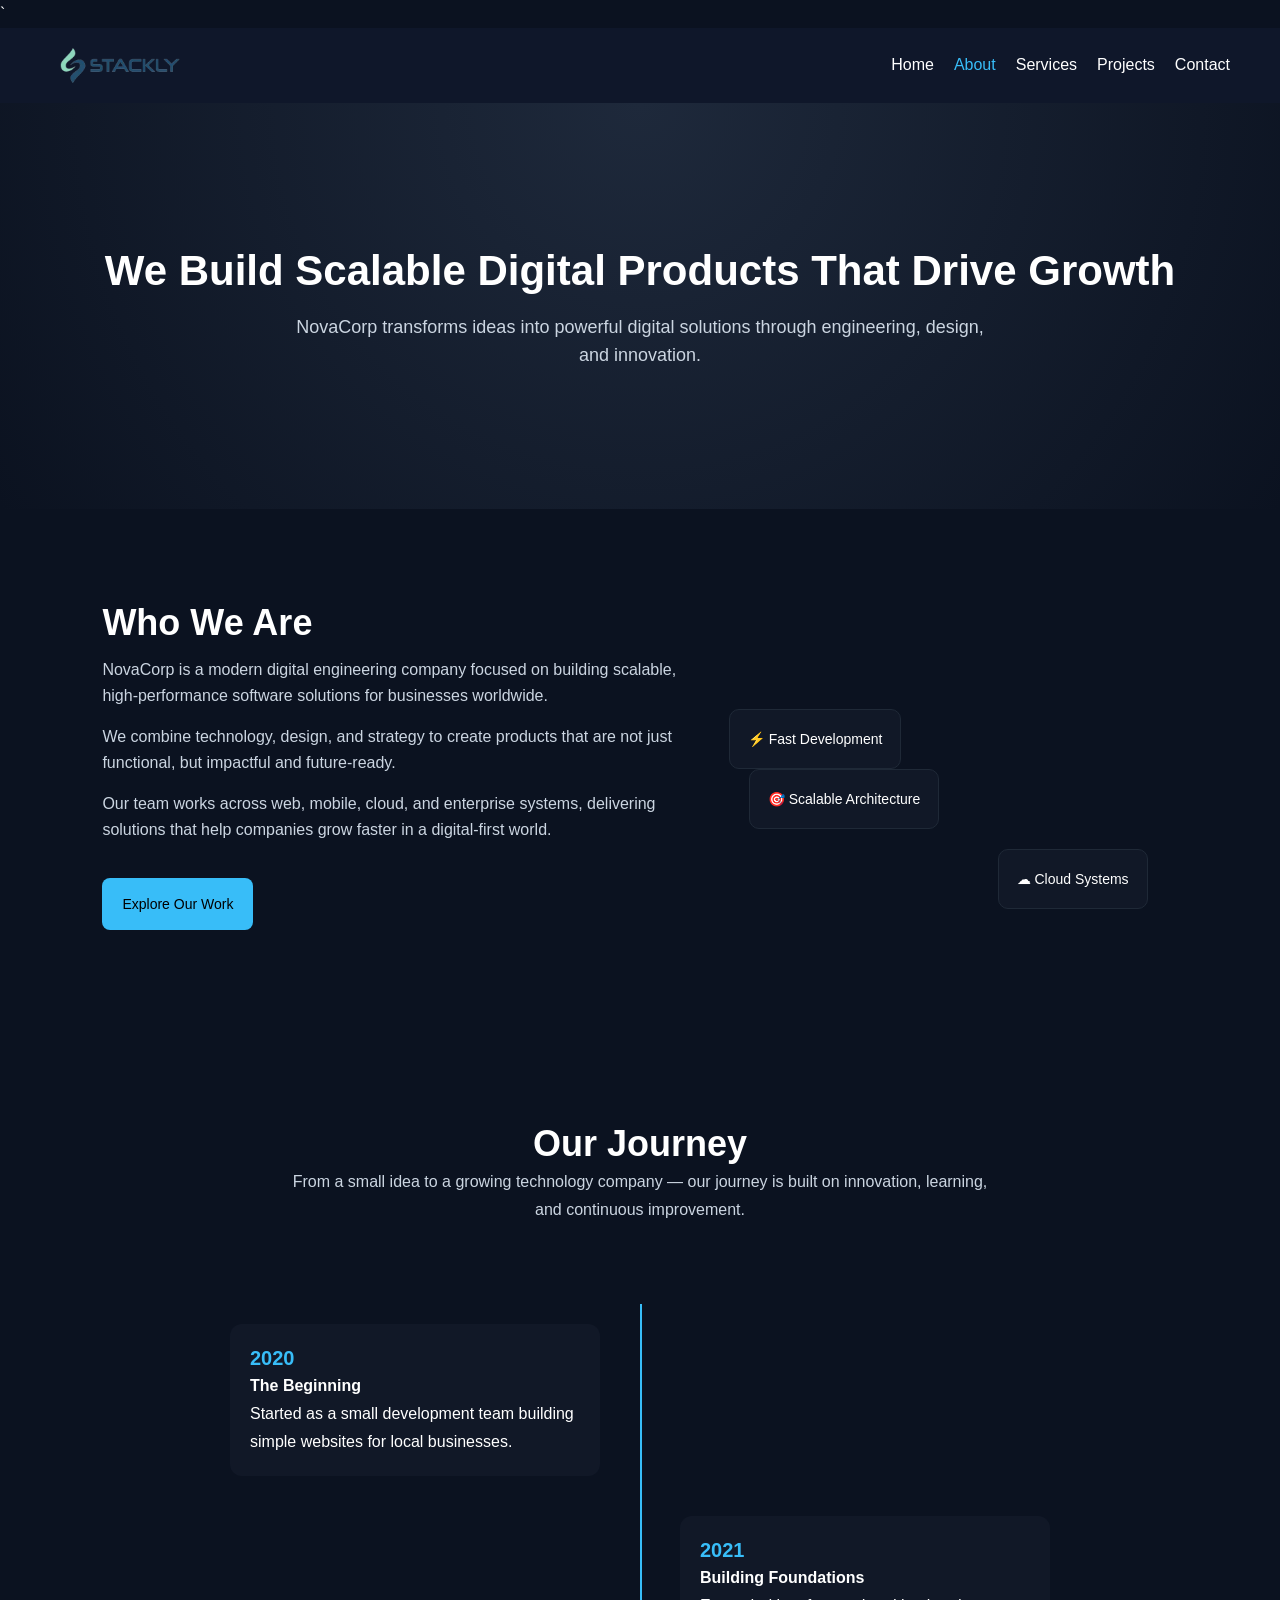
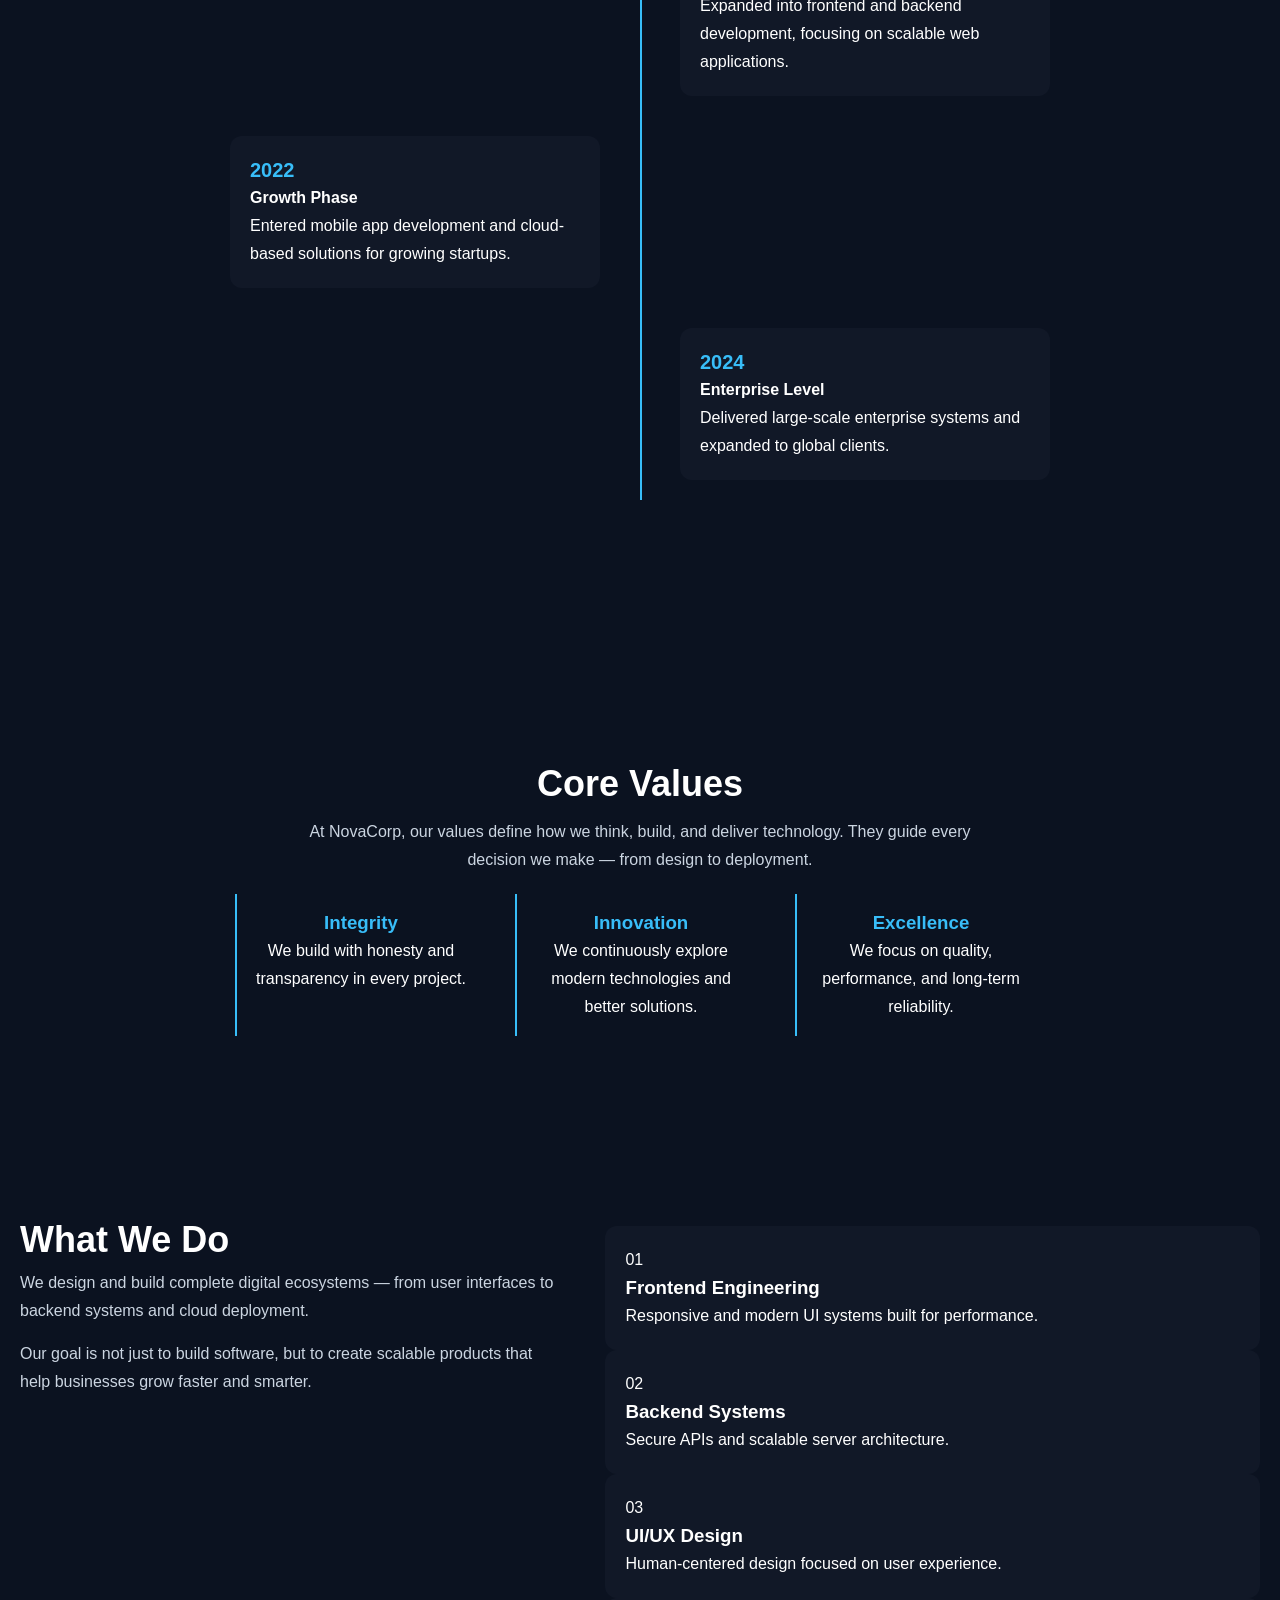
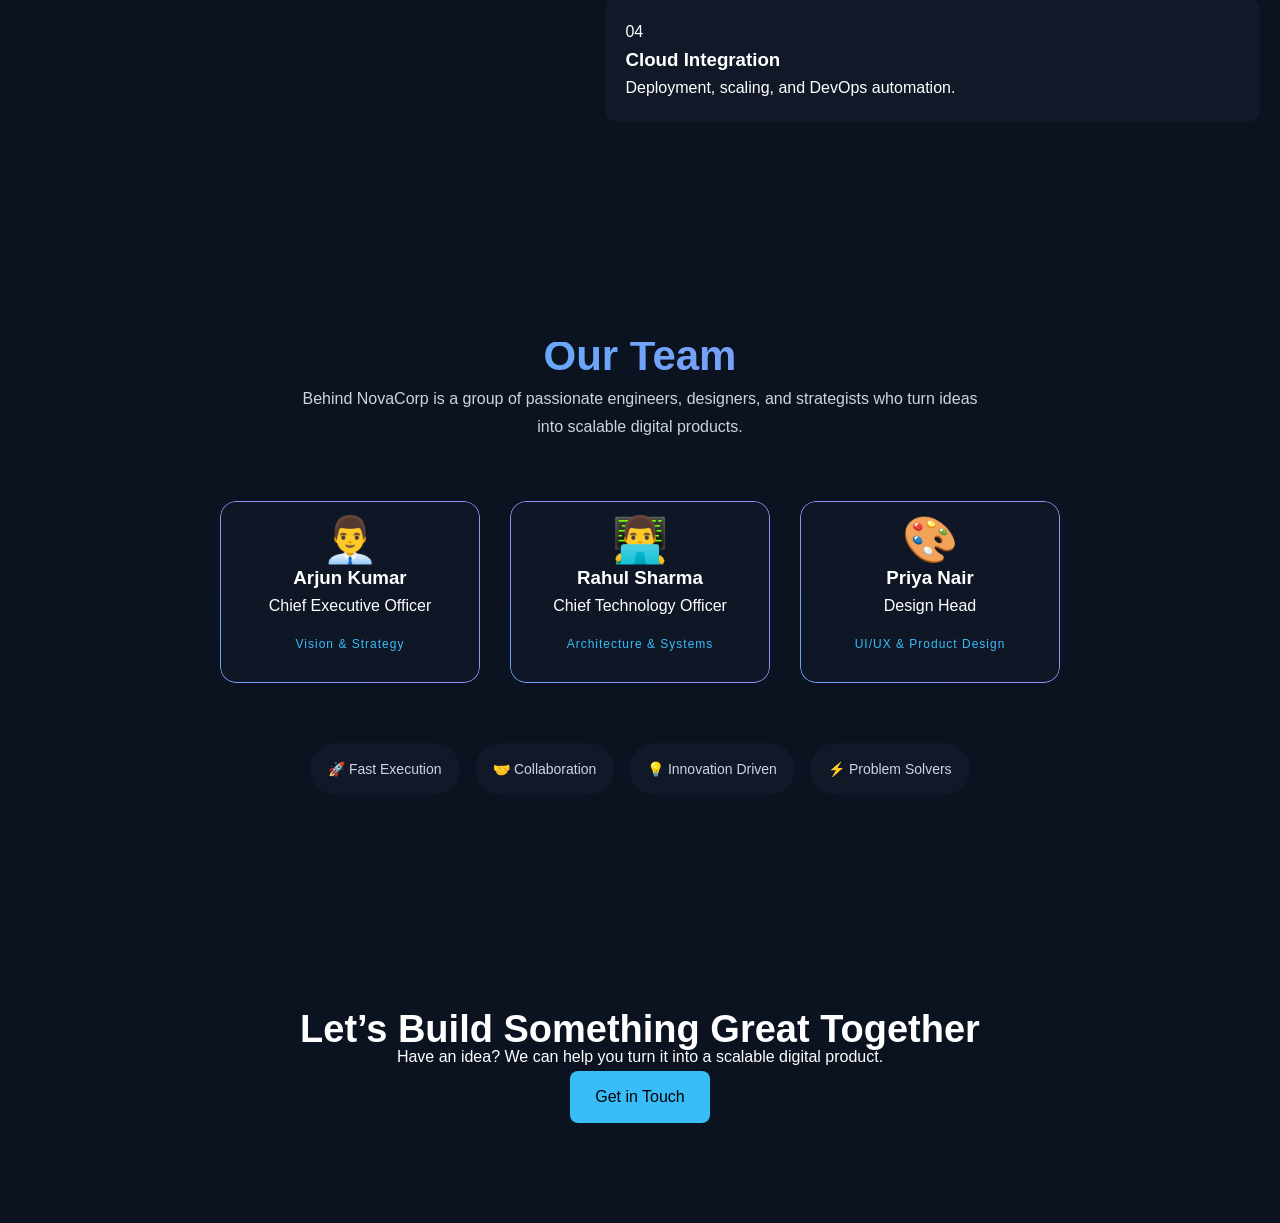
==== commit 8bd2d1c7: "nav mob screen error cleared" ====
--- a/about.html
+++ b/about.html
@@ -2,6 +2,7 @@
 <html>
 <head>
   <title>About | Stackly</title>
+  <meta name="viewport" content="width=device-width, initial-scale=1.0">` 
   <link rel="stylesheet" href="css/about.css">
   <link rel="stylesheet" href="https://cdnjs.cloudflare.com/ajax/libs/font-awesome/6.5.1/css/all.min.css">
 </head>
--- a/css/about.css
+++ b/css/about.css
@@ -351,20 +351,8 @@
     padding: 20px 20px;
   }
 
-  .nav-links {
-    display: none;
-    position: absolute;
-    top: 70px;
-    left: 0;
-    right: 0;
-    background: #111827;
-    flex-direction: column;
-    padding: 20px;
-  }
-
-  .nav-links.show {
-    display: flex;
-  }
+
+ 
 }
 
 
@@ -646,77 +634,6 @@
 }
 
 
-/* ================= MOBILE NAVBAR FIX ================= */
-
-@media(max-width:992px){
-
-  .menu{
-    display:block;
-    font-size:38px;
-    cursor:pointer;
-    z-index:1001;
-  }
-
-  .auth-buttons{
-    display:none;
-  }
-
-  .nav-links{
-    position:absolute;
-    top:85px;
-    right:6%;
-    width:260px;
-    height:auto;
-    background:#0f172a;
-    border:1px solid rgba(255,255,255,0.08);
-    border-radius:20px;
-    padding:30px 25px;
-
-    display:flex;
-    flex-direction:column;
-    align-items:flex-start;
-    gap:25px;
-
-    opacity:0;
-    visibility:hidden;
-    transform:translateY(-20px);
-
-    transition:0.4s ease;
-    z-index:1000;
-
-    box-shadow:0 10px 40px rgba(0,0,0,0.4);
-  }
-
-  /* SHOW MENU */
-
-  .nav-links.show{
-    opacity:1;
-    visibility:visible;
-    transform:translateY(0);
-  }
-
-  .nav-links li{
-    list-style:none;
-    width:100%;
-  }
-
-  .nav-links a{
-    color:#ffffff;
-    text-decoration:none;
-    font-size:22px;
-    font-weight:500;
-    width:100%;
-    display:block;
-    transition:0.3s;
-  }
-
-  .nav-links a:hover{
-    color:#60a5fa;
-    padding-left:8px;
-  }
-
-}
-
 
 /* ===================================== OUR TEAM ====================================== */
 /* ================= OUR TEAM ENHANCED ================= */
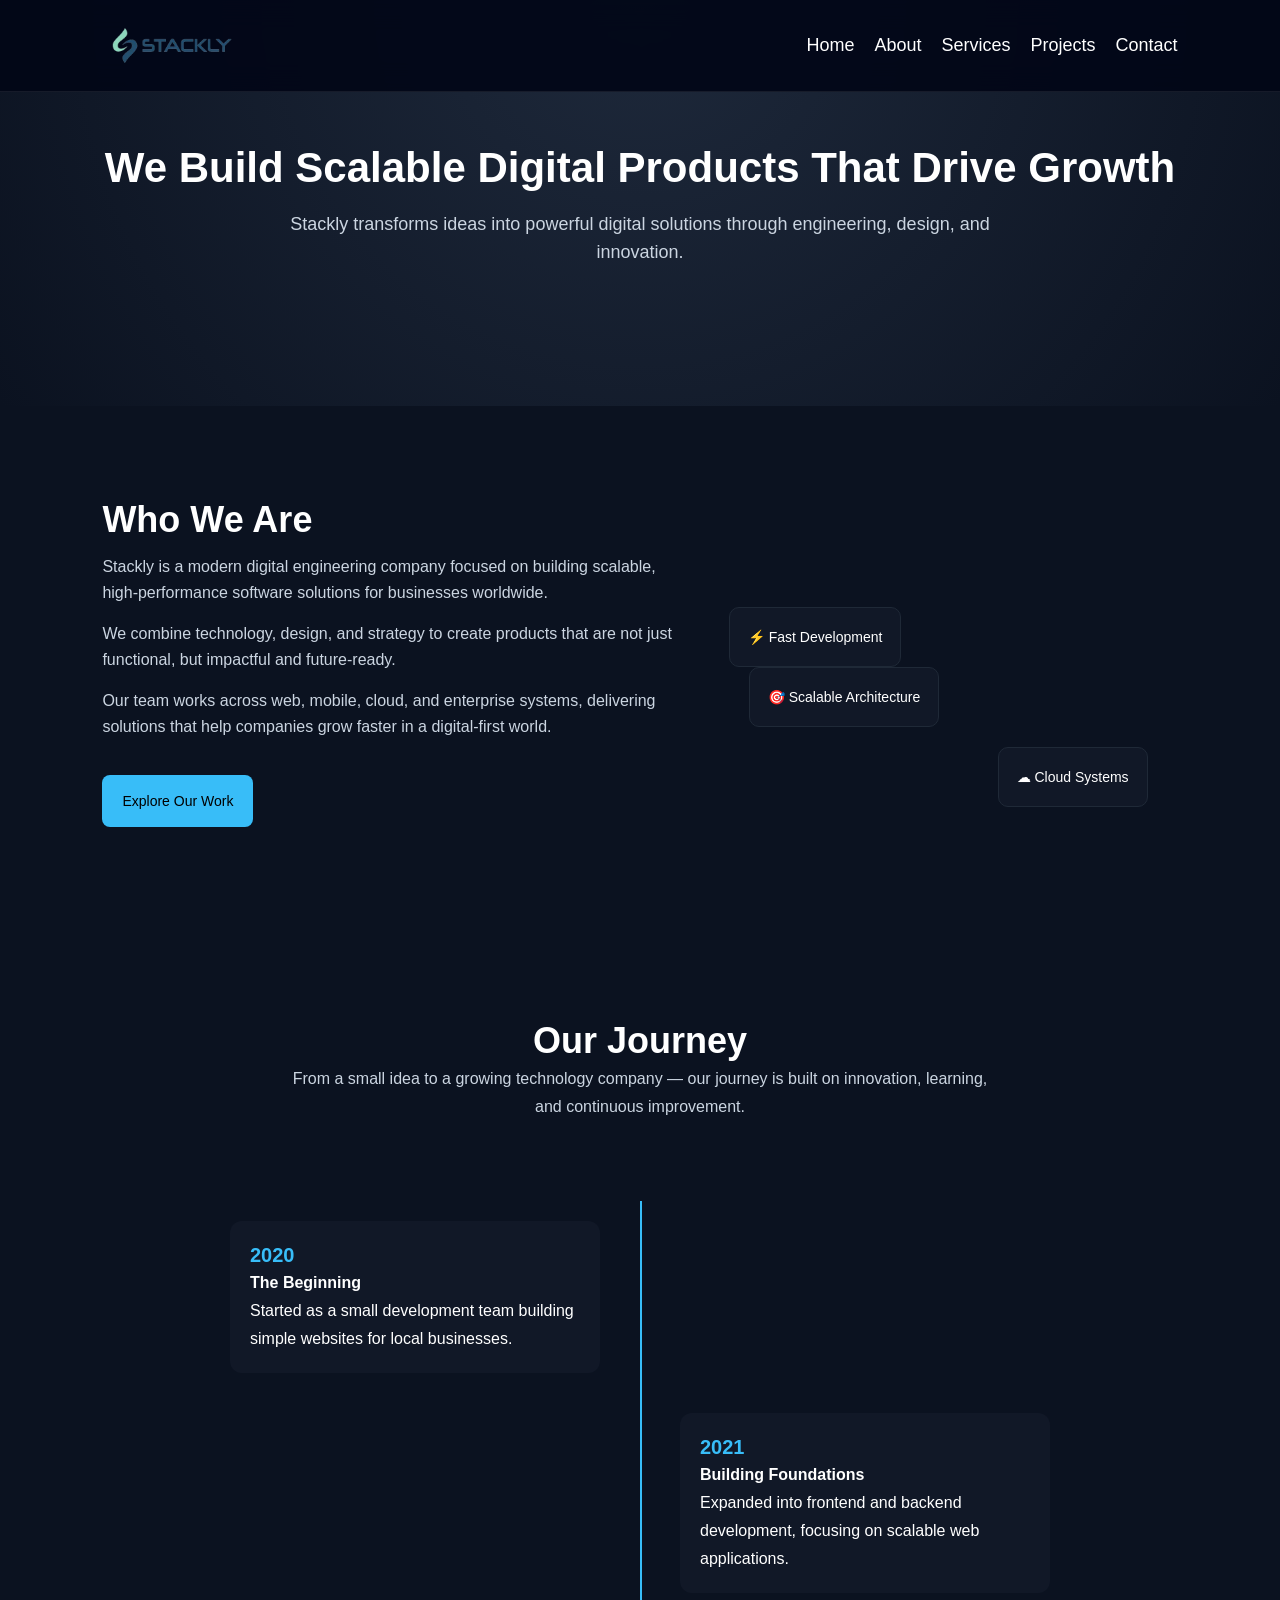
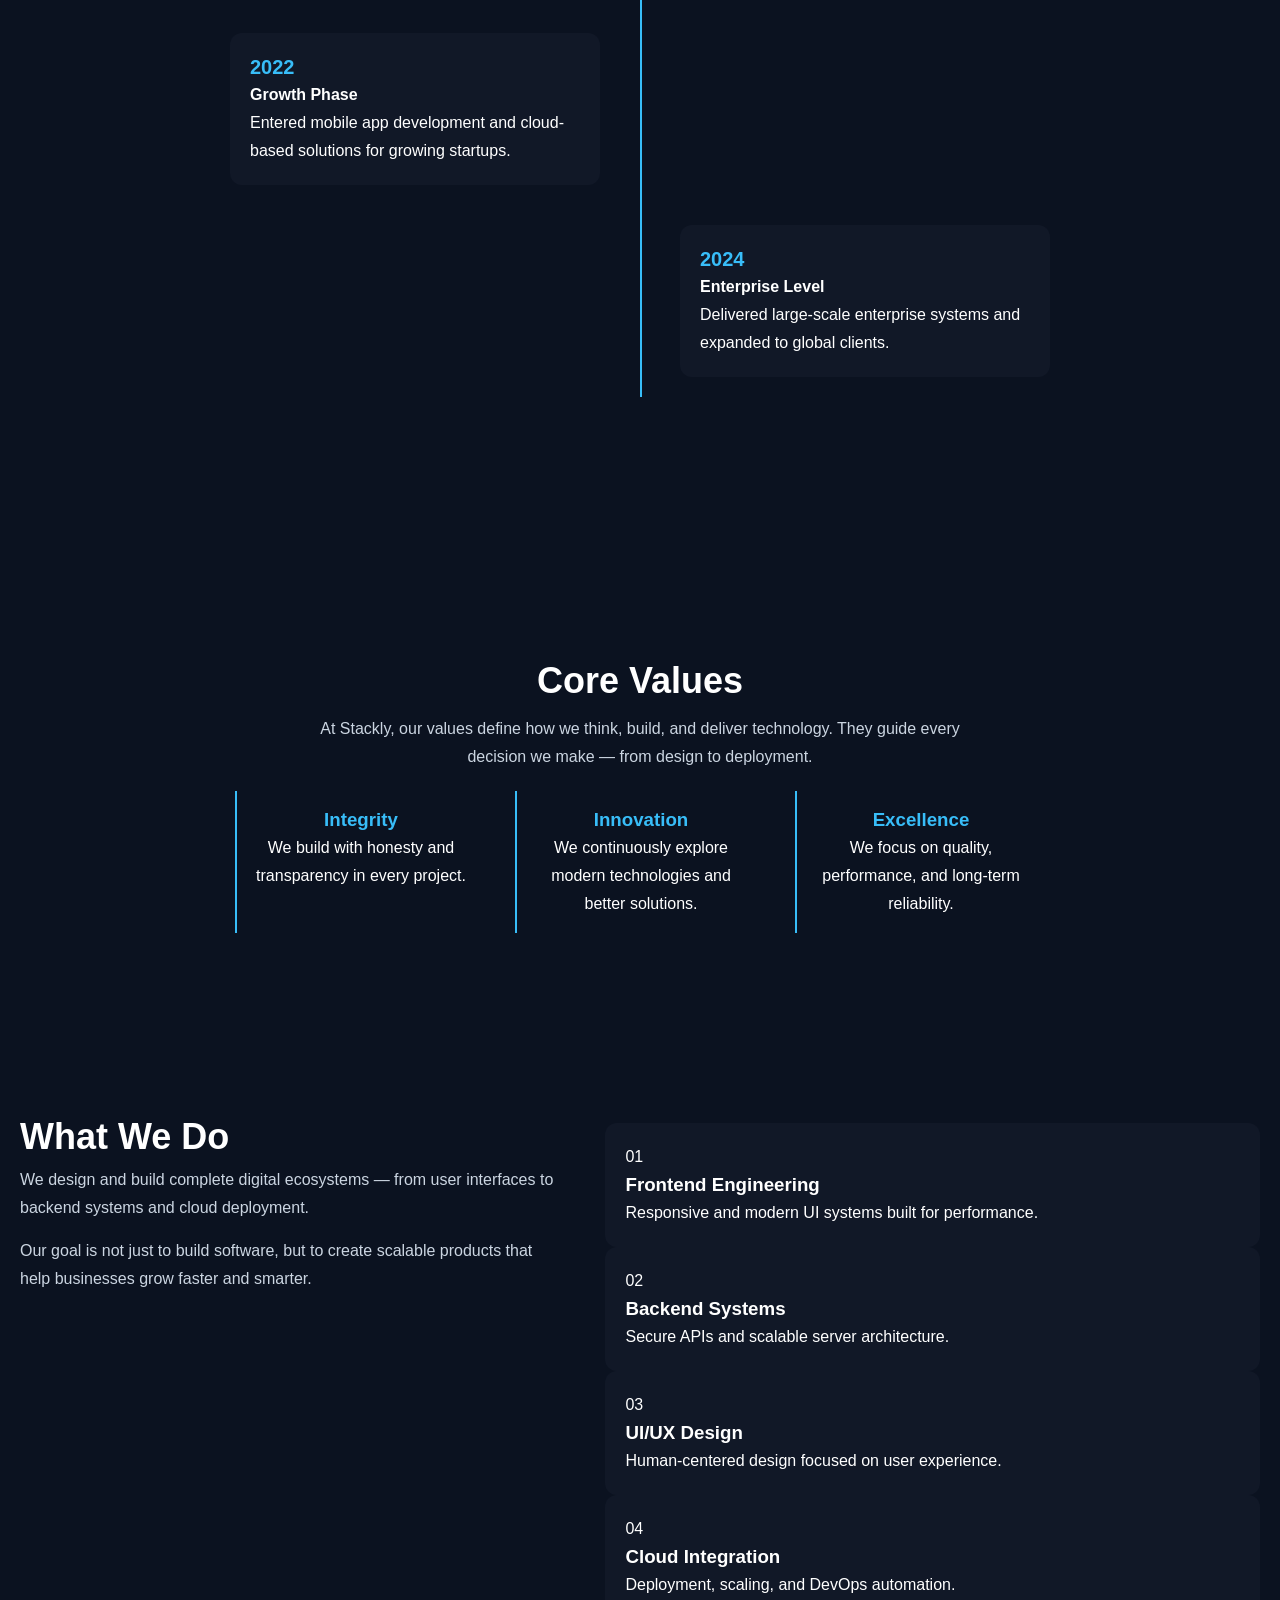
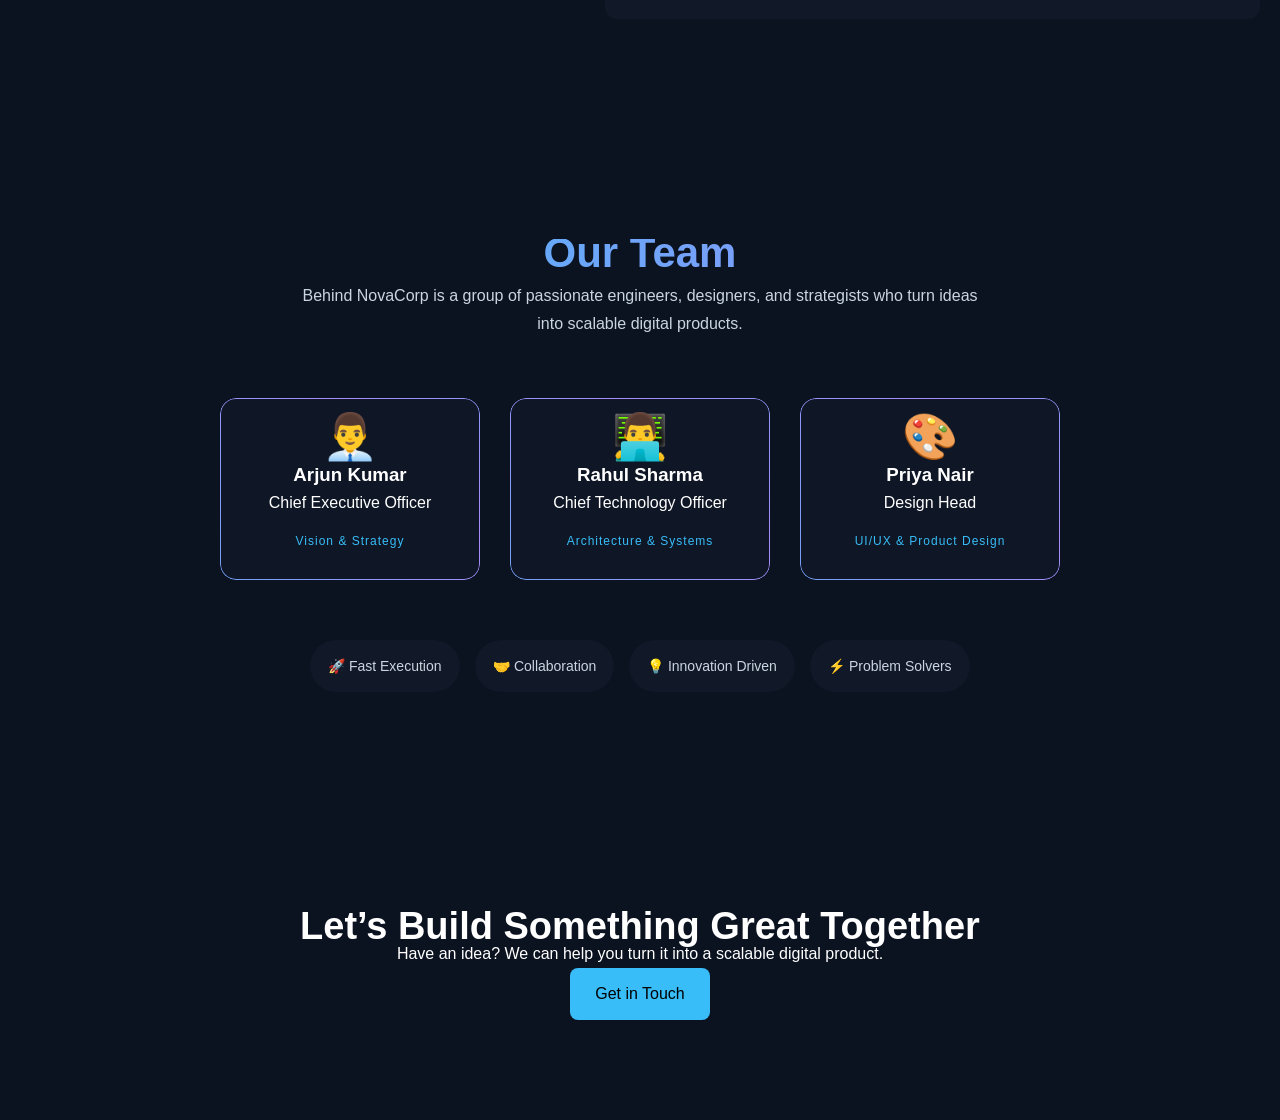
==== commit 24e9b6cf: "imgs added" ====
--- a/about.html
+++ b/about.html
@@ -2,13 +2,12 @@
 <html>
 <head>
   <title>About | Stackly</title>
-  <meta name="viewport" content="width=device-width, initial-scale=1.0">` 
+  <meta name="viewport" content="width=device-width, initial-scale=1.0">
   <link rel="stylesheet" href="css/about.css">
   <link rel="stylesheet" href="https://cdnjs.cloudflare.com/ajax/libs/font-awesome/6.5.1/css/all.min.css">
 </head>
 
 <body>
-
 <!-- NAVBAR -->
 <header class="navbar">
   
@@ -33,7 +32,7 @@
 <section class="hero reveal">
   <h1>We Build Scalable Digital Products That Drive Growth</h1>
   <p>
-    NovaCorp transforms ideas into powerful digital solutions through engineering, design, and innovation.
+    Stackly transforms ideas into powerful digital solutions through engineering, design, and innovation.
   </p>
 </section>
 
@@ -44,7 +43,7 @@
     <h2>Who We Are</h2>
 
     <p>
-      NovaCorp is a modern digital engineering company focused on building scalable,
+      Stackly is a modern digital engineering company focused on building scalable,
       high-performance software solutions for businesses worldwide.
     </p>
 
@@ -131,7 +130,7 @@
   <h2>Core Values</h2>
 
   <p class="core-text">
-    At NovaCorp, our values define how we think, build, and deliver technology.
+    At Stackly, our values define how we think, build, and deliver technology.
     They guide every decision we make — from design to deployment.
   </p>
 
--- a/css/about.css
+++ b/css/about.css
@@ -32,46 +32,99 @@
 }
 
 /* NAVBAR */
-.navbar {
-  display: flex;
-  justify-content: space-between;
-  align-items: center;
-  padding: 0 50px;
-  background: #0f172a;
-  position: sticky;
-  top: 0;
-  z-index: 1000;
-}
-
-.logo {
-  font-size: 26px;
-  font-weight: bold;
-  color: #38bdf8;
-}
-
-.nav-links {
-  display: flex;
-  gap: 20px;
-  list-style: none;
-}
-
-.nav-links a {
-  text-decoration: none;
-  color: white;
-  font-size: 16px;
-  transition: 0.3s;
-}
-
-.nav-links a:hover,
-.nav-links .active {
-  color: #38bdf8;
-}
-
-.menu {
-  display: none;
-  font-size: 30px;
-  cursor: pointer;
-  color: white;
+
+.navbar{
+  width:100%;
+  padding:8px 8%;
+  display:flex;
+  justify-content:space-between;
+  align-items:center;
+  position:fixed;
+  top:0;
+  left:0;
+  z-index:1000;
+  background:rgba(2,6,23,0.9);
+  backdrop-filter:blur(14px);
+  border-bottom:1px solid rgba(255,255,255,0.08);
+}
+
+.logo{
+  font-size:38px;
+  font-weight:700;
+  color:#ffffff;
+}
+
+.nav-links{
+  display:flex;
+  gap:20px;
+  list-style:none;
+}
+
+.nav-links a{
+  font-family: 'Segoe UI', sans-serif;
+  text-decoration:none;
+  color:#ffffff;
+  font-size:18px;
+  font-weight:500;
+  position:relative;
+  transition:0.3s;
+}
+
+.nav-links a::after{
+  content:'';
+  position:absolute;
+  left:0;
+  bottom:-8px;
+  width:0%;
+  height:2px;
+  background:#3b82f6;
+  transition:0.4s;
+}
+
+.nav-links a:hover::after{
+  width:100%;
+}
+
+.nav-links a:hover{
+  color:#60a5fa;
+}
+.auth-buttons{
+  display:flex;
+  gap:15px;
+}
+
+.btn-outline,
+.btn-primary{
+  padding:10px 20px;
+  border-radius:10px;
+  text-decoration:none;
+  font-weight:600;
+  transition:0.3s;
+}
+
+.btn-outline{
+  border:2px solid #38bdf8;
+  color:#38bdf8;
+}
+
+.btn-outline:hover{
+  background:#38bdf8;
+  color:white;
+}
+
+.btn-primary{
+  background:#38bdf8;
+  color:white;
+}
+
+.btn-primary:hover{
+  transform:translateY(-3px);
+}
+
+.menu{
+  display:none;
+  font-size:28px;
+  cursor:pointer;
 }
 
 /* HERO */
